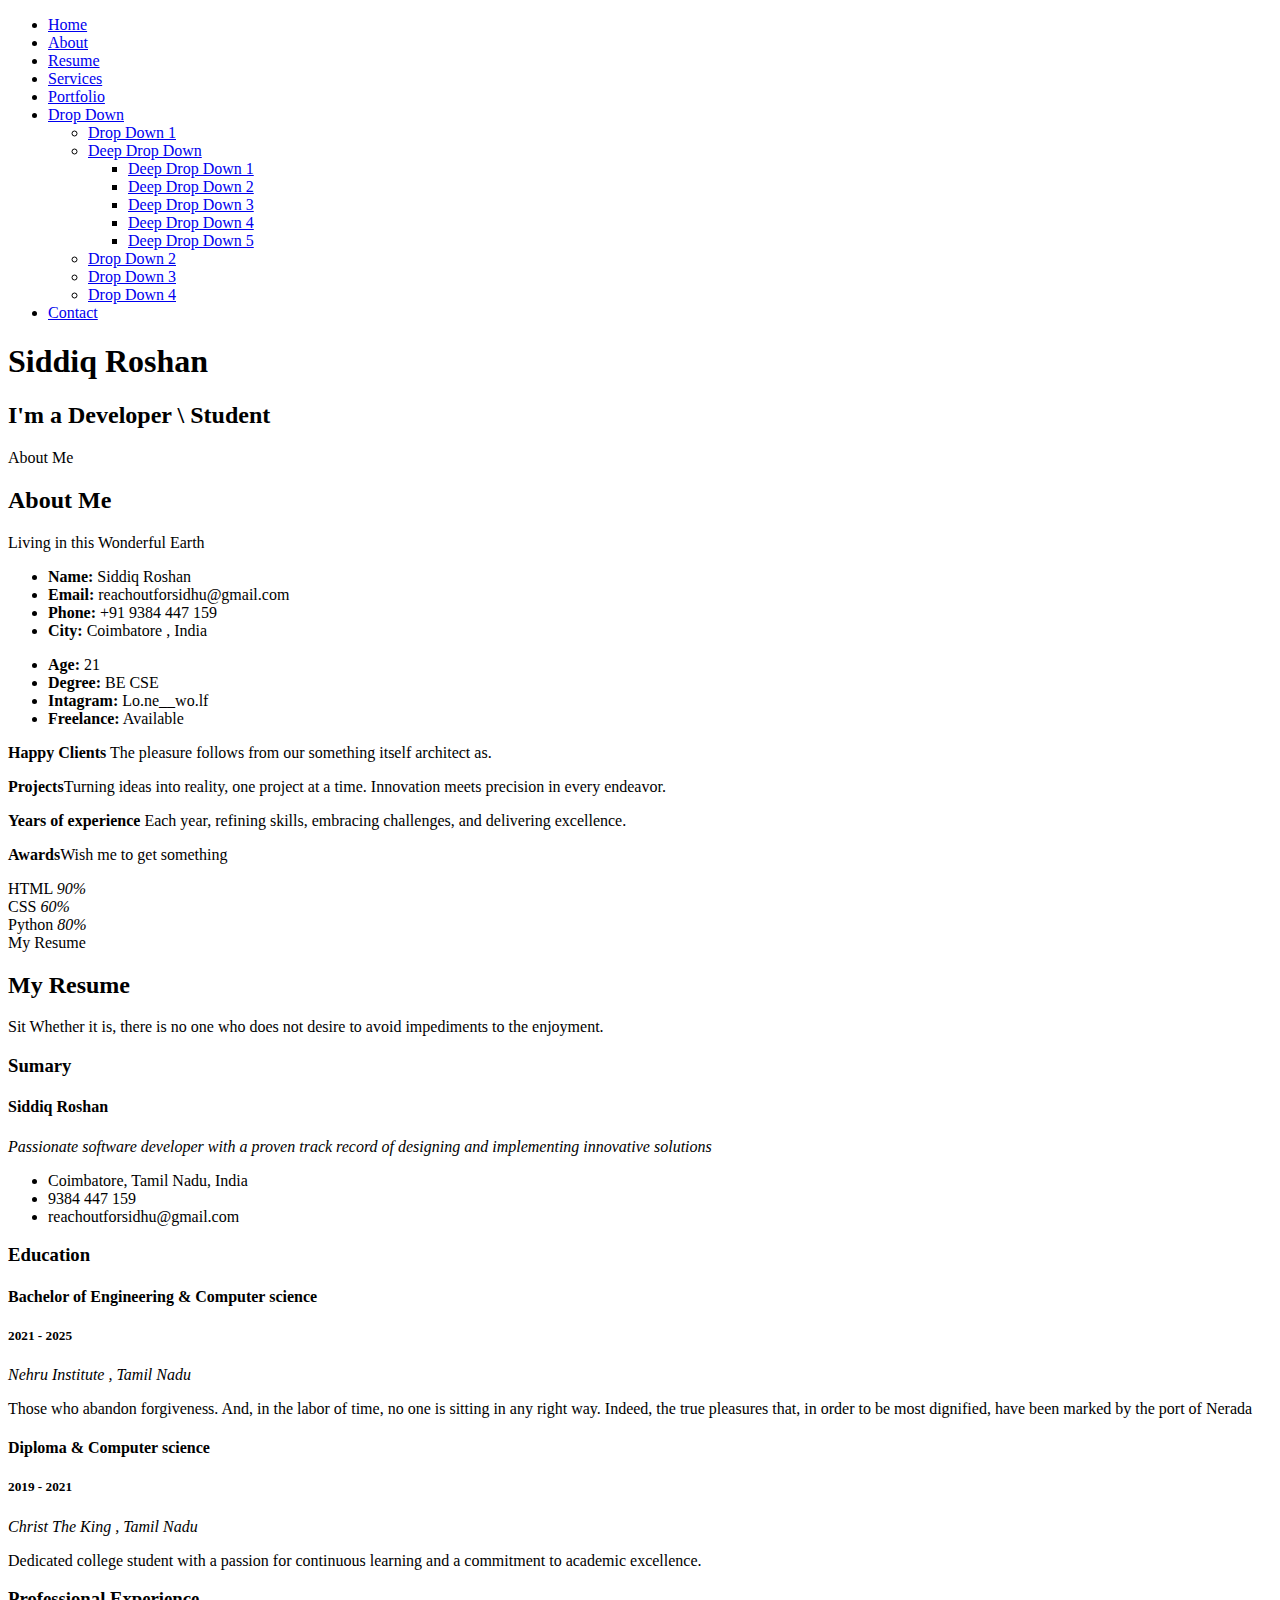
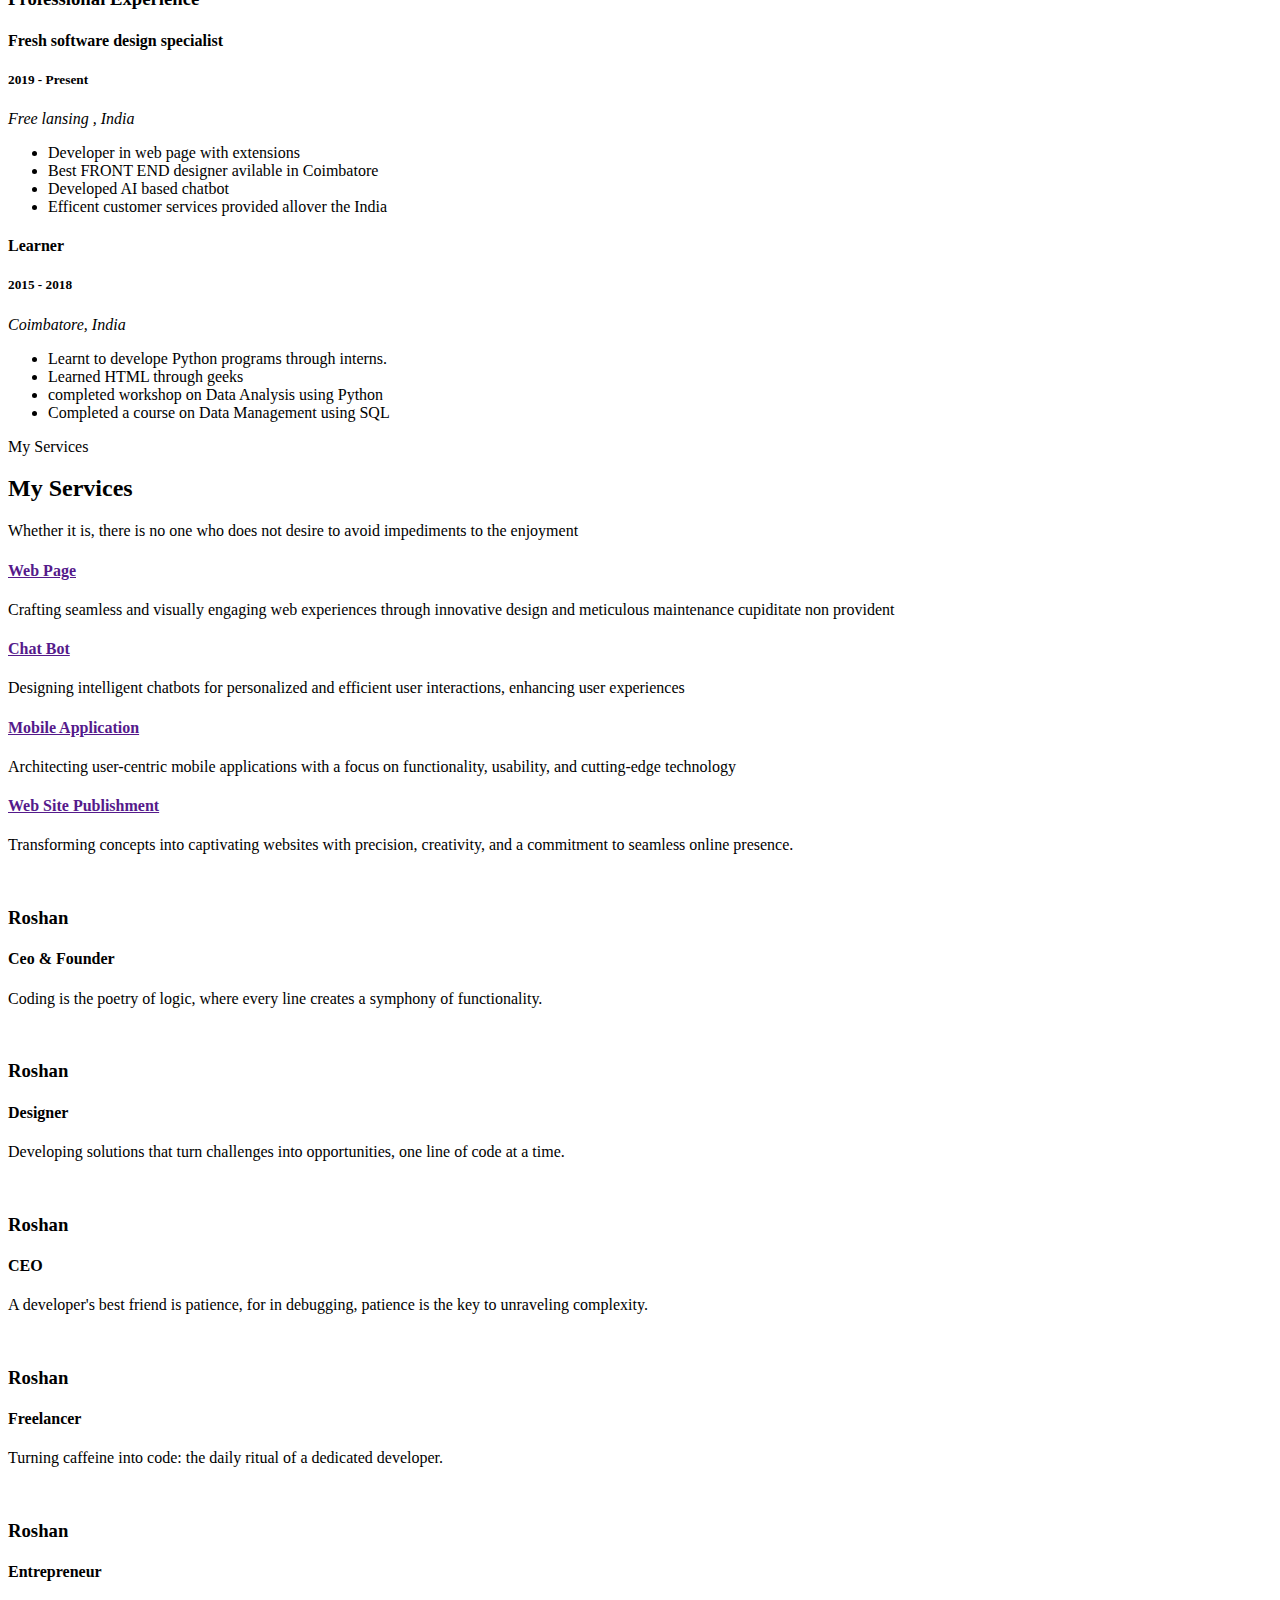
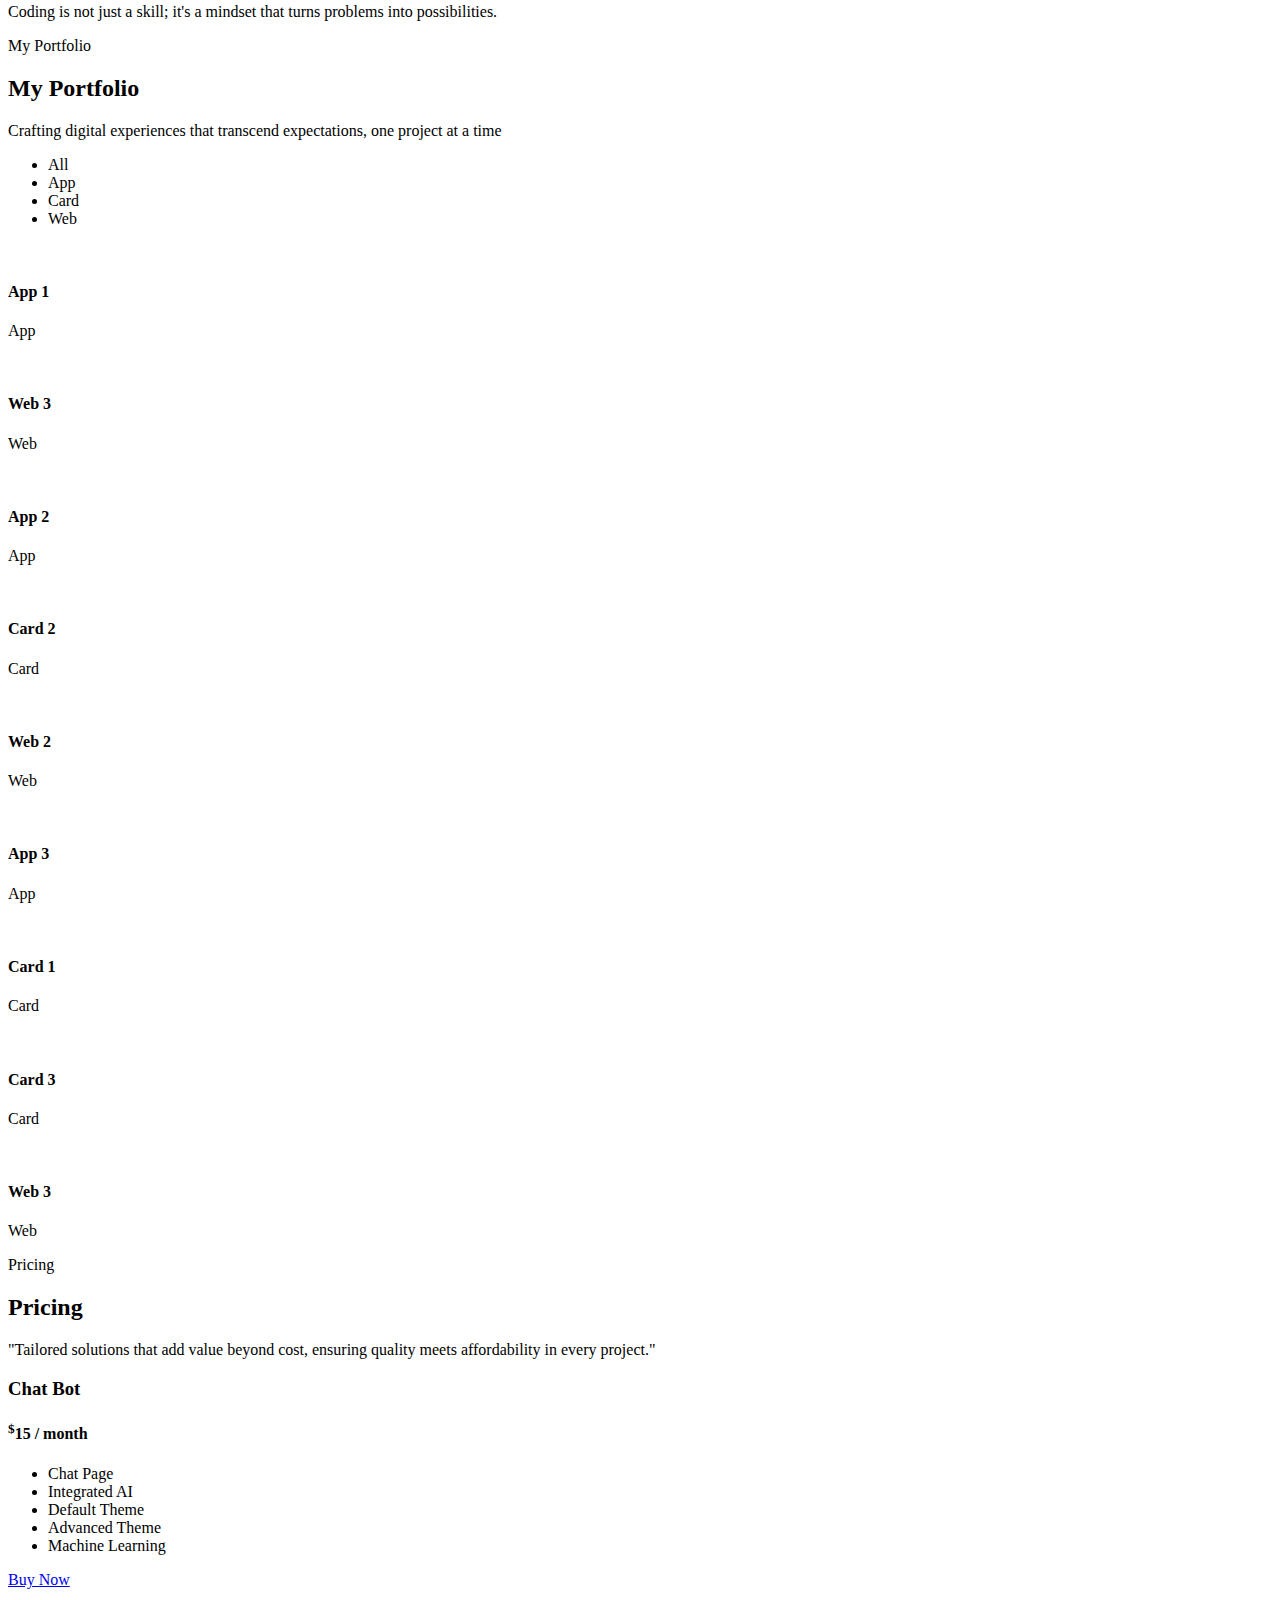
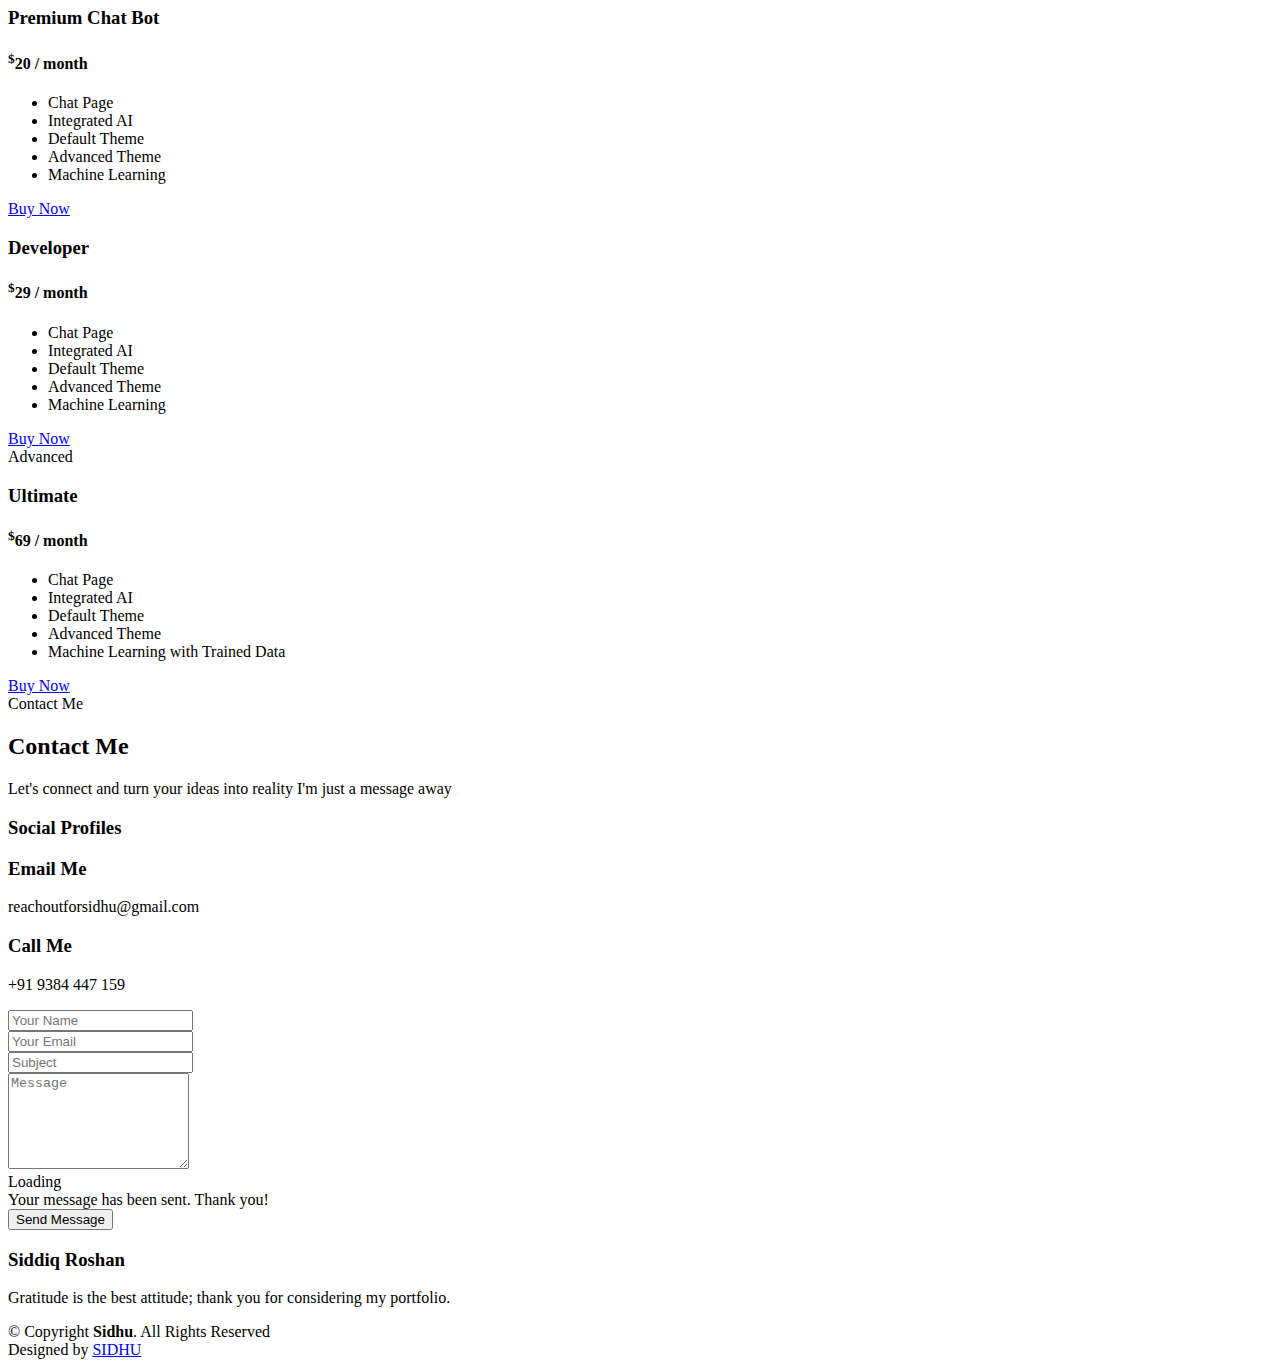
==== index.html @ 750d6d6c "Add files via upload" ====
<!DOCTYPE html>
<html lang="en">

<head>
  <meta charset="utf-8">
  <meta content="width=device-width, initial-scale=1.0" name="viewport">

  <title>Laura Bootstrap Template - Index</title>
  <meta content="" name="description">
  <meta content="" name="keywords">

  <!-- Favicons -->
  <link href="assets/img/favicon.png" rel="icon">
  <link href="assets/img/apple-touch-icon.png" rel="apple-touch-icon">

  <!-- Google Fonts -->
  <link href="https://fonts.googleapis.com/css?family=Open+Sans:300,300i,400,400i,600,600i,700,700i|Raleway:300,300i,400,400i,500,500i,600,600i,700,700i|Satisfy" rel="stylesheet">

  <!-- Vendor CSS Files -->
  <link href="assets/vendor/bootstrap/css/bootstrap.min.css" rel="stylesheet">
  <link href="assets/vendor/bootstrap-icons/bootstrap-icons.css" rel="stylesheet">
  <link href="assets/vendor/boxicons/css/boxicons.min.css" rel="stylesheet">
  <link href="assets/vendor/glightbox/css/glightbox.min.css" rel="stylesheet">
  <link href="assets/vendor/swiper/swiper-bundle.min.css" rel="stylesheet">

  <!-- Template Main CSS File -->
  <link href="assets/css/style.css" rel="stylesheet">

  <!-- =======================================================
  * Template Name: Laura
  * Updated: Jan 29 2024 with Bootstrap v5.3.2
  * Template URL: https://bootstrapmade.com/laura-free-creative-bootstrap-theme/
  * Author: BootstrapMade.com
  * License: https://bootstrapmade.com/license/
  ======================================================== -->
</head>

<body>

  <!-- ======= Header ======= -->
  <header id="header" class="fixed-top d-flex justify-content-center align-items-center header-transparent">

    <nav id="navbar" class="navbar">
      <ul>
        <li><a class="nav-link scrollto active" href="#hero">Home</a></li>
        <li><a class="nav-link scrollto" href="#about">About</a></li>
        <li><a class="nav-link scrollto" href="#resume">Resume</a></li>
        <li><a class="nav-link scrollto" href="#services">Services</a></li>
        <li><a class="nav-link scrollto " href="#portfolio">Portfolio</a></li>
        <li class="dropdown"><a href="#"><span>Drop Down</span> <i class="bi bi-chevron-down"></i></a>
          <ul>
            <li><a href="#">Drop Down 1</a></li>
            <li class="dropdown"><a href="#"><span>Deep Drop Down</span> <i class="bi bi-chevron-right"></i></a>
              <ul>
                <li><a href="#">Deep Drop Down 1</a></li>
                <li><a href="#">Deep Drop Down 2</a></li>
                <li><a href="#">Deep Drop Down 3</a></li>
                <li><a href="#">Deep Drop Down 4</a></li>
                <li><a href="#">Deep Drop Down 5</a></li>
              </ul>
            </li>
            <li><a href="#">Drop Down 2</a></li>
            <li><a href="#">Drop Down 3</a></li>
            <li><a href="#">Drop Down 4</a></li>
          </ul>
        </li>
        <li><a class="nav-link scrollto" href="#contact">Contact</a></li>
      </ul>
      <i class="bi bi-list mobile-nav-toggle"></i>
    </nav><!-- .navbar -->

  </header><!-- End Header -->

  <!-- ======= Hero Section ======= -->
  <section id="hero">
    <div class="hero-container">
      <h1>Siddiq Roshan</h1>
      <h2>I'm a Developer \ Student</h2>
      <a href="#about" class="btn-scroll scrollto" title="Scroll Down"><i class="bx bx-chevron-down"></i></a>
    </div>
  </section><!-- End Hero -->

  <main id="main">

    <!-- ======= About Me Section ======= -->
    <section id="about" class="about">
      <div class="container">

        <div class="section-title">
          <span>About Me</span>
          <h2>About Me</h2>
          <p>Living in this Wonderful Earth</p>
        </div>

        <div class="row">
          <div class="image col-lg-4 d-flex align-items-stretch justify-content-center justify-content-lg-start"></div>
          <div class="col-lg-8 d-flex flex-column align-items-stretch">
            <div class="content ps-lg-4 d-flex flex-column justify-content-center">
              <div class="row">
                <div class="col-lg-6">
                  <ul>
                    <li><i class="bi bi-chevron-right"></i> <strong>Name:</strong> <span>Siddiq Roshan</span></li>
                    <li><i class="bi bi-chevron-right"></i> <strong>Email:</strong> <span>reachoutforsidhu@gmail.com</span></li>
                    <li><i class="bi bi-chevron-right"></i> <strong>Phone:</strong> <span>+91 9384 447 159</span></li>
                    <li><i class="bi bi-chevron-right"></i> <strong>City:</strong> <span>Coimbatore , India</span></li>
                  </ul>
                </div>
                <div class="col-lg-6">
                  <ul>
                    <li><i class="bi bi-chevron-right"></i> <strong>Age:</strong> <span>21</span></li>
                    <li><i class="bi bi-chevron-right"></i> <strong>Degree:</strong> <span>BE CSE</span></li>
                    <li><i class="bi bi-chevron-right"></i> <strong>Intagram:</strong> <span>Lo.ne__wo.lf</span></li>
                    <li><i class="bi bi-chevron-right"></i> <strong>Freelance:</strong> <span>Available</span></li>
                  </ul>
                </div>
              </div>
              <div class="row mt-n4">
                <div class="col-md-6 mt-5 d-md-flex align-items-md-stretch">
                  <div class="count-box">
                    <i class="bi bi-emoji-smile" style="color: #20b38e;"></i>
                    <span data-purecounter-start="0" data-purecounter-end="2" data-purecounter-duration="1" class="purecounter"></span>
                    <p><strong>Happy Clients</strong> The pleasure follows from our something itself architect as.</p>
                  </div>
                </div>

                <div class="col-md-6 mt-5 d-md-flex align-items-md-stretch">
                  <div class="count-box">
                    <i class="bi bi-journal-richtextr" style="color: #8a1ac2;"></i>
                    <span data-purecounter-start="0" data-purecounter-end="5" data-purecounter-duration="1" class="purecounter"></span>
                    <p><strong>Projects</strong>Turning ideas into reality, one project at a time. Innovation meets precision in every endeavor.</p>
                  </div>
                </div>

                <div class="col-md-6 mt-5 d-md-flex align-items-md-stretch">
                  <div class="count-box">
                    <i class="bi bi-clock" style="color: #2cbdee;"></i>
                    <span data-purecounter-start="0" data-purecounter-end="3" data-purecounter-duration="1" class="purecounter"></span>
                    <p><strong>Years of experience</strong> Each year, refining skills, embracing challenges, and delivering excellence.</p>
                  </div>
                </div>

                <div class="col-md-6 mt-5 d-md-flex align-items-md-stretch">
                  <div class="count-box">
                    <i class="bi bi-award" style="color: #ffb459;"></i>
                    <span data-purecounter-start="0" data-purecounter-end="0" data-purecounter-duration="1" class="purecounter"></span>
                    <p><strong>Awards</strong>Wish me to get something </p>
                  </div>
                </div>
              </div>
            </div><!-- End .content-->

            <div class="skills-content ps-lg-4">
              <div class="progress">
                <span class="skill">HTML <i class="val">90%</i></span>
                <div class="progress-bar-wrap">
                  <div class="progress-bar" role="progressbar" aria-valuenow="90" aria-valuemin="0" aria-valuemax="100"></div>
                </div>
              </div>

              <div class="progress">
                <span class="skill">CSS <i class="val">60%</i></span>
                <div class="progress-bar-wrap">
                  <div class="progress-bar" role="progressbar" aria-valuenow="60" aria-valuemin="0" aria-valuemax="100"></div>
                </div>
              </div>

              <div class="progress">
                <span class="skill">Python <i class="val">80%</i></span>
                <div class="progress-bar-wrap">
                  <div class="progress-bar" role="progressbar" aria-valuenow="80" aria-valuemin="0" aria-valuemax="100"></div>
                </div>
              </div>
            </div>

          </div>
        </div>

      </div>
    </section><!-- End About Me Section -->

    <!-- ======= My Resume Section ======= -->
    <section id="resume" class="resume">
      <div class="container">

        <div class="section-title">
          <span>My Resume</span>
          <h2>My Resume</h2>
          <p>Sit Whether it is, there is no one who does not desire to avoid impediments to the enjoyment.</p>
        </div>

        <div class="row">
          <div class="col-lg-6">
            <h3 class="resume-title">Sumary</h3>
            <div class="resume-item pb-0">
              <h4>Siddiq Roshan</h4>
              <p><em>Passionate software developer with a proven track record of designing and implementing innovative solutions</em></p>
              <p>
              <ul>
                <li>Coimbatore, Tamil Nadu, India</li>
                <li>9384 447 159</li>
                <li>reachoutforsidhu@gmail.com</li>
              </ul>
              </p>
            </div>

            <h3 class="resume-title">Education</h3>
            <div class="resume-item">
              <h4>Bachelor of Engineering &amp; Computer science</h4>
              <h5>2021 - 2025</h5>
              <p><em>Nehru Institute , Tamil Nadu</em></p>
              <p>Those who abandon forgiveness. And, in the labor of time, no one is sitting in any right way. Indeed, the true pleasures that, in order to be most dignified, have been marked by the port of Nerada</p>
            </div>
            <div class="resume-item">
              <h4>Diploma &amp; Computer science</h4>
              <h5>2019 - 2021</h5>
              <p><em>Christ The King , Tamil Nadu</em></p>
              <p>Dedicated college student with a passion for continuous learning and a commitment to academic excellence.</p>
            </div>
          </div>
          <div class="col-lg-6">
            <h3 class="resume-title">Professional Experience</h3>
            <div class="resume-item">
              <h4>Fresh software design specialist</h4>
              <h5>2019 - Present</h5>
              <p><em>Free lansing , India</em></p>
              <p>
              <ul>
                <li>Developer in web page with extensions</li>
                <li>Best FRONT END designer avilable in Coimbatore </li>
                <li>Developed AI based chatbot </li>
                <li>Efficent customer services provided allover the India</li>
              </ul>
              </p>
            </div>
            <div class="resume-item">
              <h4>Learner</h4>
              <h5>2015 - 2018</h5>
              <p><em>Coimbatore, India</em></p>
              <p>
              <ul>
                <li>Learnt to develope Python programs through interns.</li>
                <li>Learned HTML through geeks</li>
                <li>completed workshop on Data Analysis using Python </li>
                <li>Completed a course on Data Management using SQL</li>
              </ul>
              </p>
            </div>
          </div>
        </div>

      </div>
    </section><!-- End My Resume Section -->

    <!-- ======= My Services Section ======= -->
    <section id="services" class="services">
      <div class="container">

        <div class="section-title">
          <span>My Services</span>
          <h2>My Services</h2>
          <p>Whether it is, there is no one who does not desire to avoid impediments to the enjoyment</p>
        </div>

        <div class="row">
          <div class="col-md-6 col-lg-3 d-flex align-items-stretch mb-5 mb-lg-0">
            <div class="icon-box">
              <div class="icon"><i class="bx bxl-dribbble"></i></div>
              <h4 class="title"><a href="">Web Page</a></h4>
              <p class="description">Crafting seamless and visually engaging web experiences through innovative design and meticulous maintenance cupiditate non provident</p>
            </div>
          </div>

          <div class="col-md-6 col-lg-3 d-flex align-items-stretch mb-5 mb-lg-0">
            <div class="icon-box">
              <div class="icon"><i class="bx bx-file"></i></div>
              <h4 class="title"><a href="">Chat Bot</a></h4>
              <p class="description"> Designing intelligent chatbots for personalized and efficient user interactions, enhancing user experiences</p>
            </div>
          </div>

          <div class="col-md-6 col-lg-3 d-flex align-items-stretch mb-5 mb-lg-0">
            <div class="icon-box">
              <div class="icon"><i class="bx bx-tachometer"></i></div>
              <h4 class="title"><a href="">Mobile Application</a></h4>
              <p class="description">Architecting user-centric mobile applications with a focus on functionality, usability, and cutting-edge technology</p>
            </div>
          </div>

          <div class="col-md-6 col-lg-3 d-flex align-items-stretch mb-5 mb-lg-0">
            <div class="icon-box">
              <div class="icon"><i class="bx bx-world"></i></div>
              <h4 class="title"><a href="">Web Site Publishment</a></h4>
              <p class="description">Transforming concepts into captivating websites with precision, creativity, and a commitment to seamless online presence.</p>
            </div>
          </div>

        </div>

      </div>
    </section><!-- End My Services Section -->

    <!-- ======= Testimonials Section ======= -->
    <section id="testimonials" class="testimonials">
      <div class="container position-relative">

        <div class="testimonials-slider swiper" data-aos="fade-up" data-aos-delay="100">
          <div class="swiper-wrapper">

            <div class="swiper-slide">
              <div class="testimonial-item">
                <img src="assets/img/logo1.jpg" class="testimonial-img" alt="">
                <h3>Roshan</h3>
                <h4>Ceo &amp; Founder</h4>
                <p>
                  <i class="bx bxs-quote-alt-left quote-icon-left"></i>
                  Coding is the poetry of logic, where every line creates a symphony of functionality.
                  <i class="bx bxs-quote-alt-right quote-icon-right"></i>
                </p>
              </div>
            </div><!-- End testimonial item -->

            <div class="swiper-slide">
              <div class="testimonial-item">
                <img src="assets/img/logo1.jpg" class="testimonial-img" alt="">
                <h3>Roshan</h3>
                <h4>Designer</h4>
                <p>
                  <i class="bx bxs-quote-alt-left quote-icon-left"></i>
                  Developing solutions that turn challenges into opportunities, one line of code at a time.
                  <i class="bx bxs-quote-alt-right quote-icon-right"></i>
                </p>
              </div>
            </div><!-- End testimonial item -->

            <div class="swiper-slide">
              <div class="testimonial-item">
                <img src="assets/img/logo1.jpg" class="testimonial-img" alt="">
                <h3>Roshan</h3>
                <h4>CEO</h4>
                <p>
                  <i class="bx bxs-quote-alt-left quote-icon-left"></i>
                  A developer's best friend is patience, for in debugging, patience is the key to unraveling complexity.
                  <i class="bx bxs-quote-alt-right quote-icon-right"></i>
                </p>
              </div>
            </div><!-- End testimonial item -->

            <div class="swiper-slide">
              <div class="testimonial-item">
                <img src="assets/img/logo1.jpg" class="testimonial-img" alt="">
                <h3>Roshan</h3>
                <h4>Freelancer</h4>
                <p>
                  <i class="bx bxs-quote-alt-left quote-icon-left"></i>
                  Turning caffeine into code: the daily ritual of a dedicated developer.
                  <i class="bx bxs-quote-alt-right quote-icon-right"></i>
                </p>
              </div>
            </div><!-- End testimonial item -->

            <div class="swiper-slide">
              <div class="testimonial-item">
                <img src="assets/img/logo1.jpg" class="testimonial-img" alt="">
                <h3>Roshan</h3>
                <h4>Entrepreneur</h4>
                <p>
                  <i class="bx bxs-quote-alt-left quote-icon-left"></i>
                  Coding is not just a skill; it's a mindset that turns problems into possibilities.
                  <i class="bx bxs-quote-alt-right quote-icon-right"></i>
                </p>
              </div>
            </div><!-- End testimonial item -->

          </div>
          <div class="swiper-pagination"></div>
        </div>

      </div>
    </section><!-- End Testimonials Section -->

    <!-- ======= My Portfolio Section ======= -->
    <section id="portfolio" class="portfolio">
      <div class="container">

        <div class="section-title">
          <span>My Portfolio</span>
          <h2>My Portfolio</h2>
          <p>Crafting digital experiences that transcend expectations, one project at a time</p>
        </div>

        <ul id="portfolio-flters" class="d-flex justify-content-center">
          <li data-filter="*" class="filter-active">All</li>
          <li data-filter=".filter-app">App</li>
          <li data-filter=".filter-card">Card</li>
          <li data-filter=".filter-web">Web</li>
        </ul>

        <div class="row portfolio-container">

          <div class="col-lg-4 col-md-6 portfolio-item filter-app">
            <div class="portfolio-img"><img src="assets/img/testimonials/1.jpg" class="img-fluid" alt=""></div>
            <div class="portfolio-info">
              <h4>App 1</h4>
              <p>App</p>
              <a href="assets/img/testimonials/1.jpg" data-gallery="portfolioGallery" class="portfolio-lightbox preview-link" title="App 1"><i class="bx bx-plus"></i></a>
              <a href="portfolio-details.html" class="details-link" title="More Details"><i class="bx bx-link"></i></a>
            </div>
          </div>

          <div class="col-lg-4 col-md-6 portfolio-item filter-web">
            <div class="portfolio-img"><img src="assets/testimonials/2.jpg" class="img-fluid" alt=""></div>
            <div class="portfolio-info">
              <h4>Web 3</h4>
              <p>Web</p>
              <a href="assets/img/testimonials/2.jpg" data-gallery="portfolioGallery" class="portfolio-lightbox preview-link" title="Web 3"><i class="bx bx-plus"></i></a>
              <a href="portfolio-details.html" class="details-link" title="More Details"><i class="bx bx-link"></i></a>
            </div>
          </div>

          <div class="col-lg-4 col-md-6 portfolio-item filter-app">
            <div class="portfolio-img"><img src="assets/img/testimonials/3.jpg" class="img-fluid" alt=""></div>
            <div class="portfolio-info">
              <h4>App 2</h4>
              <p>App</p>
              <a href="assets/img/testimonials/3.jpg" data-gallery="portfolioGallery" class="portfolio-lightbox preview-link" title="App 2"><i class="bx bx-plus"></i></a>
              <a href="portfolio-details.html" class="details-link" title="More Details"><i class="bx bx-link"></i></a>
            </div>
          </div>

          <div class="col-lg-4 col-md-6 portfolio-item filter-card">
            <div class="portfolio-img"><img src="assets/img/testimonials/4.jpg" class="img-fluid" alt=""></div>
            <div class="portfolio-info">
              <h4>Card 2</h4>
              <p>Card</p>
              <a href="assets/img/testimonials/4.jpg" data-gallery="portfolioGallery" class="portfolio-lightbox preview-link" title="Card 2"><i class="bx bx-plus"></i></a>
              <a href="portfolio-details.html" class="details-link" title="More Details"><i class="bx bx-link"></i></a>
            </div>
          </div>

          <div class="col-lg-4 col-md-6 portfolio-item filter-web">
            <div class="portfolio-img"><img src="assets/img/testimonials/5.jpg" class="img-fluid" alt=""></div>
            <div class="portfolio-info">
              <h4>Web 2</h4>
              <p>Web</p>
              <a href="assets/img/testimonials/5.jpg" data-gallery="portfolioGallery" class="portfolio-lightbox preview-link" title="Web 2"><i class="bx bx-plus"></i></a>
              <a href="portfolio-details.html" class="details-link" title="More Details"><i class="bx bx-link"></i></a>
            </div>
          </div>

          <div class="col-lg-4 col-md-6 portfolio-item filter-app">
            <div class="portfolio-img"><img src="assets/img/testimonials/6.jpg" class="img-fluid" alt=""></div>
            <div class="portfolio-info">
              <h4>App 3</h4>
              <p>App</p>
              <a href="assets/img/testimonials/.jpg" data-gallery="portfolioGallery" class="portfolio-lightbox preview-link" title="App 3"><i class="bx bx-plus"></i></a>
              <a href="portfolio-details.html" class="details-link" title="More Details"><i class="bx bx-link"></i></a>
            </div>
          </div>

          <div class="col-lg-4 col-md-6 portfolio-item filter-card">
            <div class="portfolio-img"><img src="assets/img/testimonials/7.jpg" class="img-fluid" alt=""></div>
            <div class="portfolio-info">
              <h4>Card 1</h4>
              <p>Card</p>
              <a href="assets/img/testimonials/7.jpg" data-gallery="portfolioGallery" class="portfolio-lightbox preview-link" title="Card 1"><i class="bx bx-plus"></i></a>
              <a href="portfolio-details.html" class="details-link" title="More Details"><i class="bx bx-link"></i></a>
            </div>
          </div>

          <div class="col-lg-4 col-md-6 portfolio-item filter-card">
            <div class="portfolio-img"><img src="assets/img/testimonials/8.jpg" class="img-fluid" alt=""></div>
            <div class="portfolio-info">
              <h4>Card 3</h4>
              <p>Card</p>
              <a href="assets/img/testimonials/8.jpg" data-gallery="portfolioGallery" class="portfolio-lightbox preview-link" title="Card 3"><i class="bx bx-plus"></i></a>
              <a href="portfolio-details.html" class="details-link" title="More Details"><i class="bx bx-link"></i></a>
            </div>
          </div>

          <div class="col-lg-4 col-md-6 portfolio-item filter-web">
            <div class="portfolio-img"><img src="assets/img/testimonials/9.jpg" class="img-fluid" alt=""></div>
            <div class="portfolio-info">
              <h4>Web 3</h4>
              <p>Web</p>
              <a href="assets/img/testimonials/.jpg" data-gallery="portfolioGallery" class="portfolio-lightbox preview-link" title="Web 3"><i class="bx bx-plus"></i></a>
              <a href="portfolio-details.html" class="details-link" title="More Details"><i class="bx bx-link"></i></a>
            </div>
          </div>

        </div>

      </div>
    </section><!-- End My Portfolio Section -->

    <!-- ======= Pricing Section ======= -->
    <section id="pricing" class="pricing">
      <div class="container">

        <div class="section-title">
          <span>Pricing</span>
          <h2>Pricing</h2>
          <p>
            "Tailored solutions that add value beyond cost, ensuring quality meets affordability in every project."</p>
        </div>

        <div class="row">

          <div class="col-lg-3 col-md-6">
            <div class="box">
              <h3>Chat Bot</h3>
              <h4><sup>$</sup>15<span> / month</span></h4>
              <ul>
                <li>Chat Page</li>
                <li>Integrated AI</li>
                <li>Default Theme</li>
                <li class="na">Advanced Theme</li>
                <li class="na">Machine Learning</li>
              </ul>
              <div class="btn-wrap">
                <a href="#" class="btn-buy">Buy Now</a>
              </div>
            </div>
          </div>

          <div class="col-lg-3 col-md-6 mt-4 mt-md-0">
            <div class="box featured">
              <h3>Premium Chat Bot</h3>
              <h4><sup>$</sup>20<span> / month</span></h4>
              <ul>
                <li>Chat Page</li>
                <li>Integrated AI</li>
                <li>Default Theme</li>
                <li>Advanced Theme</li>
                <li class="na">Machine Learning</li>
              </ul>
              <div class="btn-wrap">
                <a href="#" class="btn-buy">Buy Now</a>
              </div>
            </div>
          </div>

          <div class="col-lg-3 col-md-6 mt-4 mt-lg-0">
            <div class="box">
              <h3>Developer</h3>
              <h4><sup>$</sup>29<span> / month</span></h4>
              <ul>
                <li>Chat Page</li>
                <li>Integrated AI</li>
                <li>Default Theme</li>
                <li>Advanced Theme</li>
                <li>Machine Learning</li>
              </ul>
              <div class="btn-wrap">
                <a href="#" class="btn-buy">Buy Now</a>
              </div>
            </div>
          </div>

          <div class="col-lg-3 col-md-6 mt-4 mt-lg-0">
            <div class="box">
              <span class="advanced">Advanced</span>
              <h3>Ultimate</h3>
              <h4><sup>$</sup>69<span> / month</span></h4>
              <ul>
                <li>Chat Page</li>
                <li>Integrated AI</li>
                <li>Default Theme</li>
                <li>Advanced Theme</li>
                <li>Machine Learning with Trained Data</li>
              </ul>
              <div class="btn-wrap">
                <a href="#" class="btn-buy">Buy Now</a>
              </div>
            </div>
          </div>

        </div>

      </div>
    </section><!-- End Pricing Section -->

    <!-- ======= Contact Me Section ======= -->
    <section id="contact" class="contact">
      <div class="container">

        <div class="section-title">
          <span>Contact Me</span>
          <h2>Contact Me</h2>
          <p>Let's connect and turn your ideas into reality  I'm just a message away</p>
        </div>

        <div class="row">

          <div class="col-lg-6">

            <div class="row">
              <div class="col-md-12">
                <div class="info-box">
                  <i class="bx bx-share-alt"></i>
                  <h3>Social Profiles</h3>
                  <div class="social-links">
                    <a href="#" class="twitter"><i class="bi bi-twitter"></i></a>
                    <a href="#" class="facebook"><i class="bi bi-facebook"></i></a>
                    <a href="#" class="instagram"><i class="bi bi-instagram"></i></a>
                    <a href="#" class="google-plus"><i class="bi bi-skype"></i></a>
                    <a href="#" class="linkedin"><i class="bi bi-linkedin"></i></a>
                  </div>
                </div>
              </div>
              <div class="col-md-6">
                <div class="info-box mt-4">
                  <i class="bx bx-envelope"></i>
                  <h3>Email Me</h3>
                  <p>reachoutforsidhu@gmail.com</p>
                </div>
              </div>
              <div class="col-md-6">
                <div class="info-box mt-4">
                  <i class="bx bx-phone-call"></i>
                  <h3>Call Me</h3>
                  <p>+91 9384 447 159</p>
                </div>
              </div>
            </div>

          </div>

          <div class="col-lg-6">
            <form action="forms/contact.php" method="post" role="form" class="php-email-form">
              <div class="row">
                <div class="col-md-6 form-group">
                  <input type="text" name="name" class="form-control" id="name" placeholder="Your Name" required>
                </div>
                <div class="col-md-6 form-group mt-3 mt-md-0">
                  <input type="email" class="form-control" name="email" id="email" placeholder="Your Email" required>
                </div>
              </div>
              <div class="form-group mt-3">
                <input type="text" class="form-control" name="subject" id="subject" placeholder="Subject" required>
              </div>
              <div class="form-group mt-3">
                <textarea class="form-control" name="message" rows="6" placeholder="Message" required></textarea>
              </div>
              <div class="my-3">
                <div class="loading">Loading</div>
                <div class="error-message"></div>
                <div class="sent-message">Your message has been sent. Thank you!</div>
              </div>
              <div class="text-center"><button type="submit">Send Message</button></div>
            </form>
          </div>

        </div>

      </div>
    </section><!-- End Contact Me Section -->

  </main><!-- End #main -->

  <!-- ======= Footer ======= -->
  <footer id="footer">
    <div class="container">
      <h3>Siddiq Roshan</h3>
      <p>Gratitude is the best attitude; thank you for considering my portfolio.</p>
      <div class="social-links">
        <a href="#" class="twitter"><i class="bx bxl-twitter"></i></a>
        <a href="#" class="facebook"><i class="bx bxl-facebook"></i></a>
        <a href="#" class="instagram"><i class="bx bxl-instagram"></i></a>
        <a href="#" class="google-plus"><i class="bx bxl-skype"></i></a>
        <a href="#" class="linkedin"><i class="bx bxl-linkedin"></i></a>
      </div>
      <div class="copyright">
        &copy; Copyright <strong><span>Sidhu</span></strong>. All Rights Reserved
      </div>
      <div class="credits">
        <!-- All the links in the footer should remain intact. -->
        <!-- You can delete the links only if you purchased the pro version. -->
        <!-- Licensing information: https://bootstrapmade.com/license/ -->
        <!-- Purchase the pro version with working PHP/AJAX contact form: https://bootstrapmade.com/laura-free-creative-bootstrap-theme/ -->
        Designed by <a href="https://bootstrapmade.com/">SIDHU</a>
      </div>
    </div>
  </footer><!-- End Footer -->

  <a href="#" class="back-to-top d-flex align-items-center justify-content-center"><i class="bi bi-arrow-up-short"></i></a>

  <!-- Vendor JS Files -->
  <script src="assets/vendor/purecounter/purecounter_vanilla.js"></script>
  <script src="assets/vendor/bootstrap/js/bootstrap.bundle.min.js"></script>
  <script src="assets/vendor/glightbox/js/glightbox.min.js"></script>
  <script src="assets/vendor/isotope-layout/isotope.pkgd.min.js"></script>
  <script src="assets/vendor/swiper/swiper-bundle.min.js"></script>
  <script src="assets/vendor/waypoints/noframework.waypoints.js"></script>
  <script src="assets/vendor/php-email-form/validate.js"></script>

  <!-- Template Main JS File -->
  <script src="assets/js/main.js"></script>
  <script>
    window.watsonAssistantChatOptions = {
      integrationID: "fae217ba-d199-4b5f-baa7-ac60e9905e55", // The ID of this integration.
      region: "au-syd", // The region your integration is hosted in.
      serviceInstanceID: "e90d27c3-369a-43f2-83bb-38f25b6a9cc6", // The ID of your service instance.
      onLoad: async (instance) => { await instance.render(); }
    };
    setTimeout(function(){
      const t=document.createElement('script');
      t.src="https://web-chat.global.assistant.watson.appdomain.cloud/versions/" + (window.watsonAssistantChatOptions.clientVersion || 'latest') + "/WatsonAssistantChatEntry.js";
      document.head.appendChild(t);
    });
  </script>
</body>

</html>
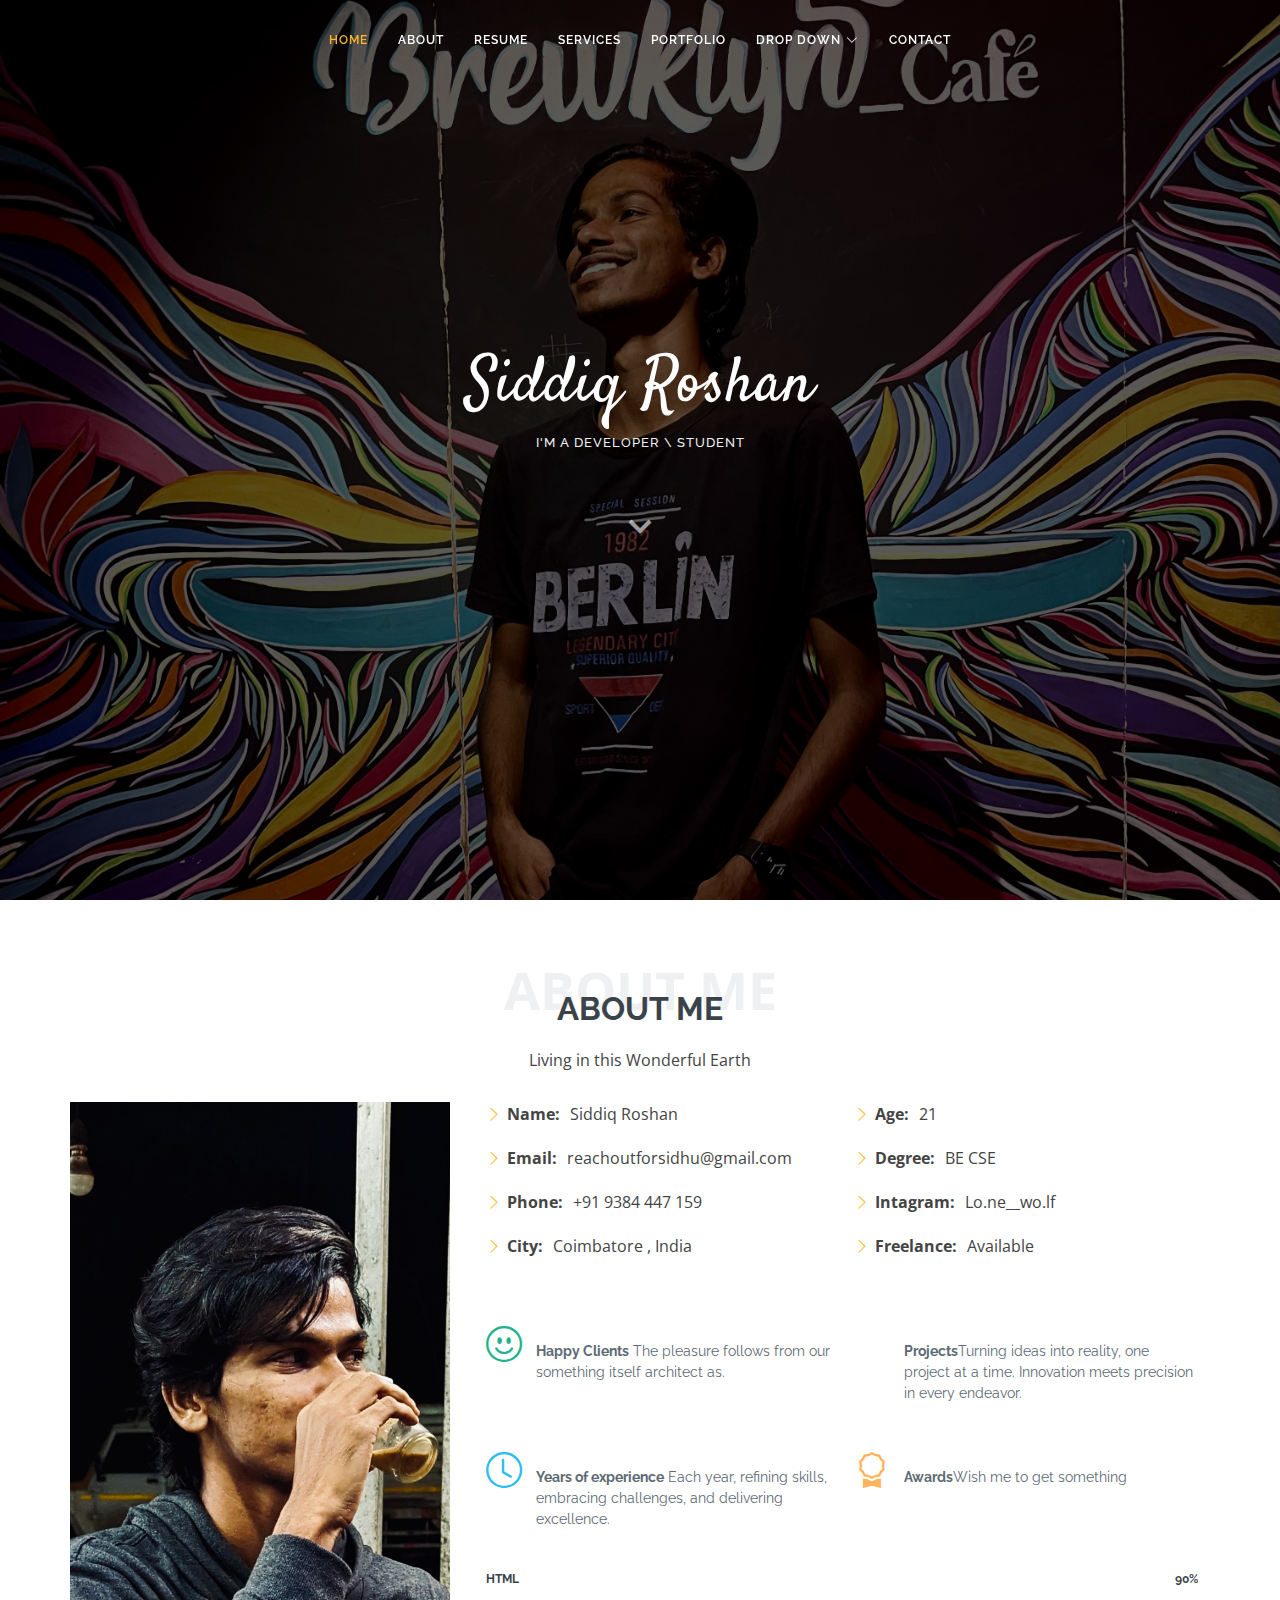
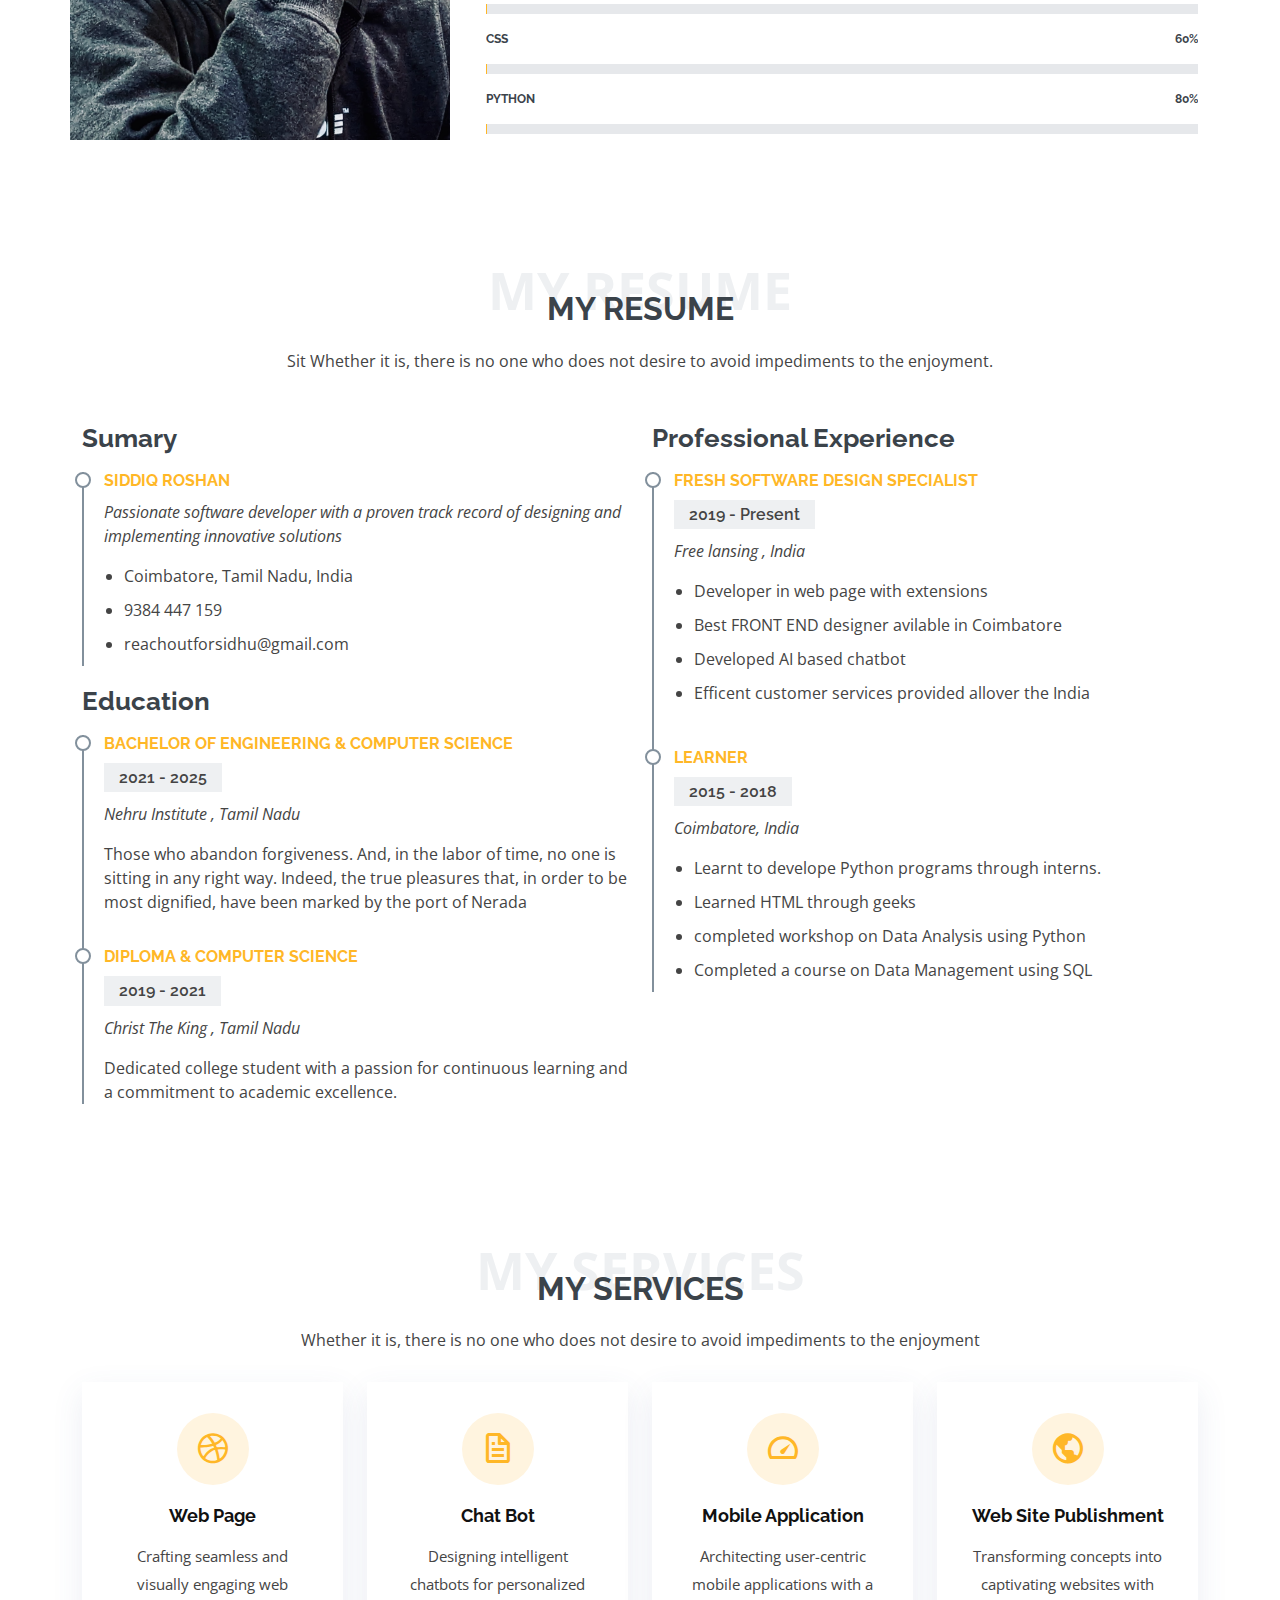
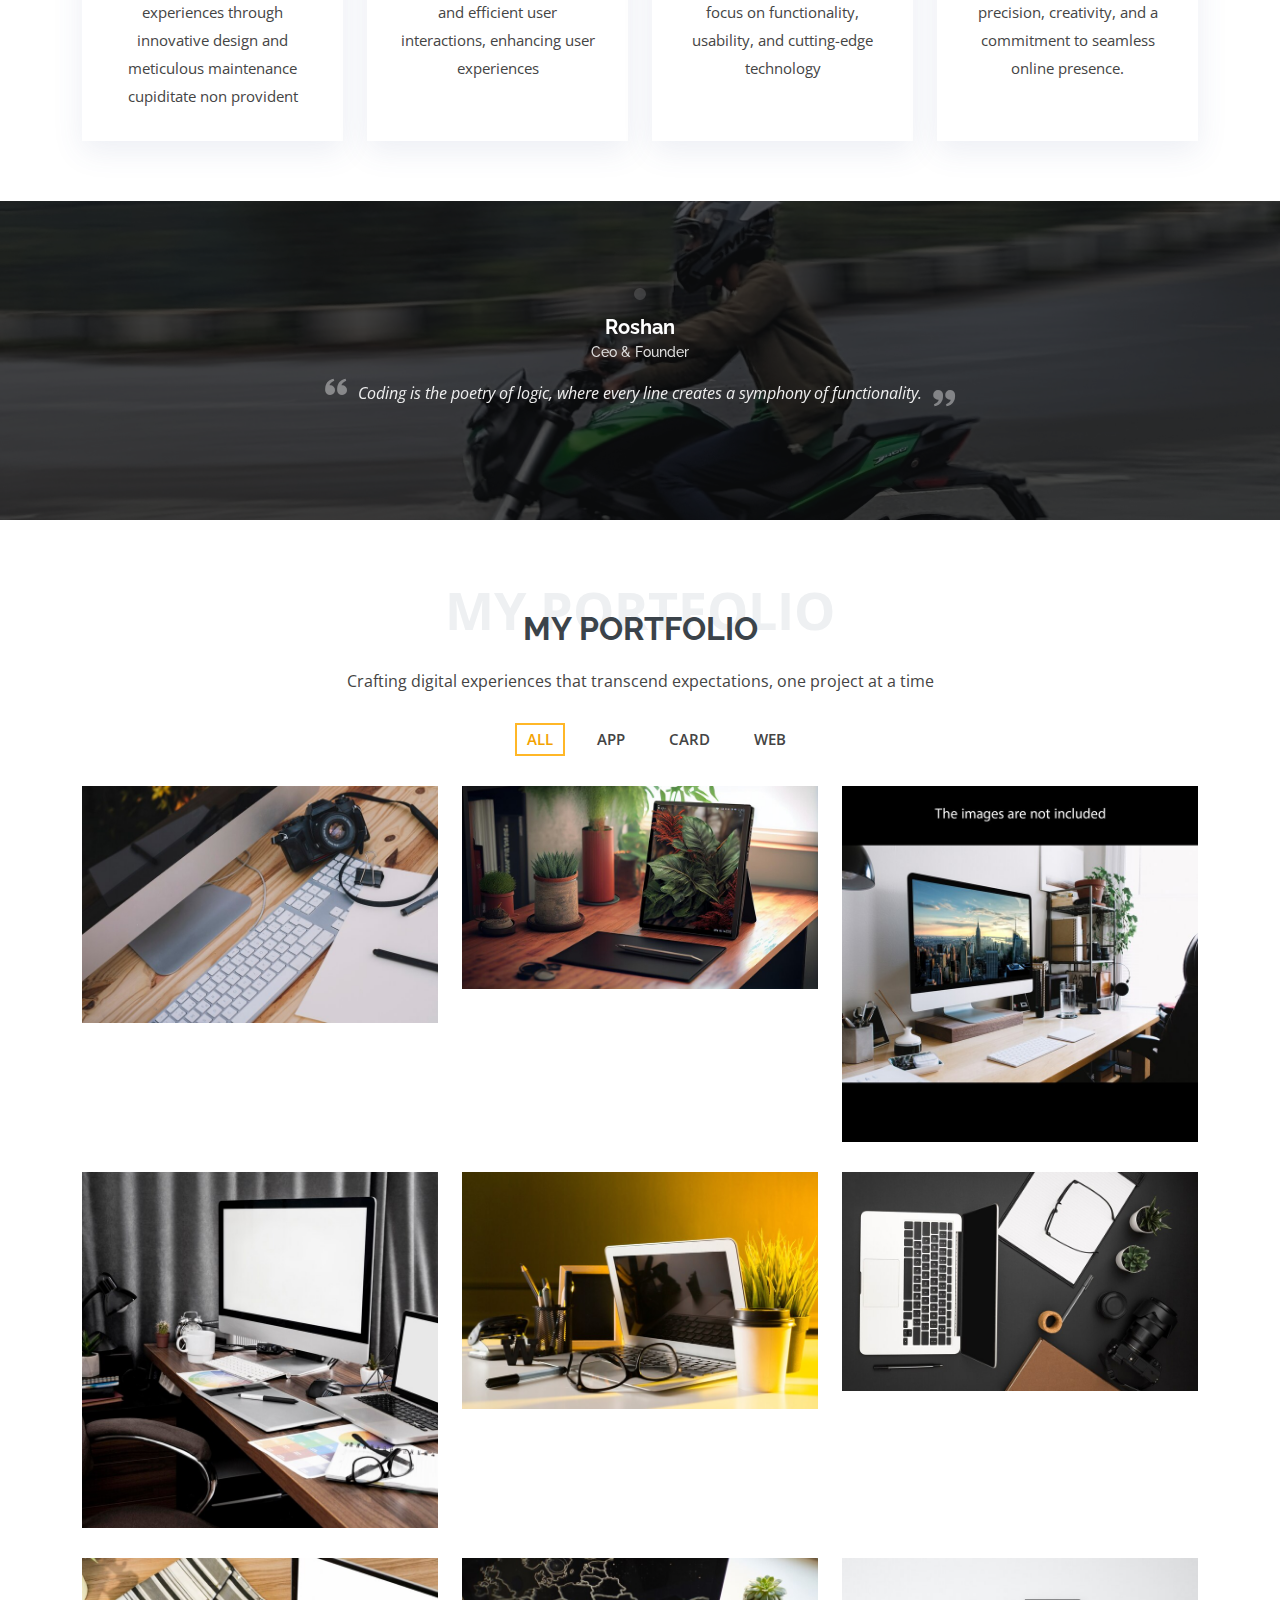
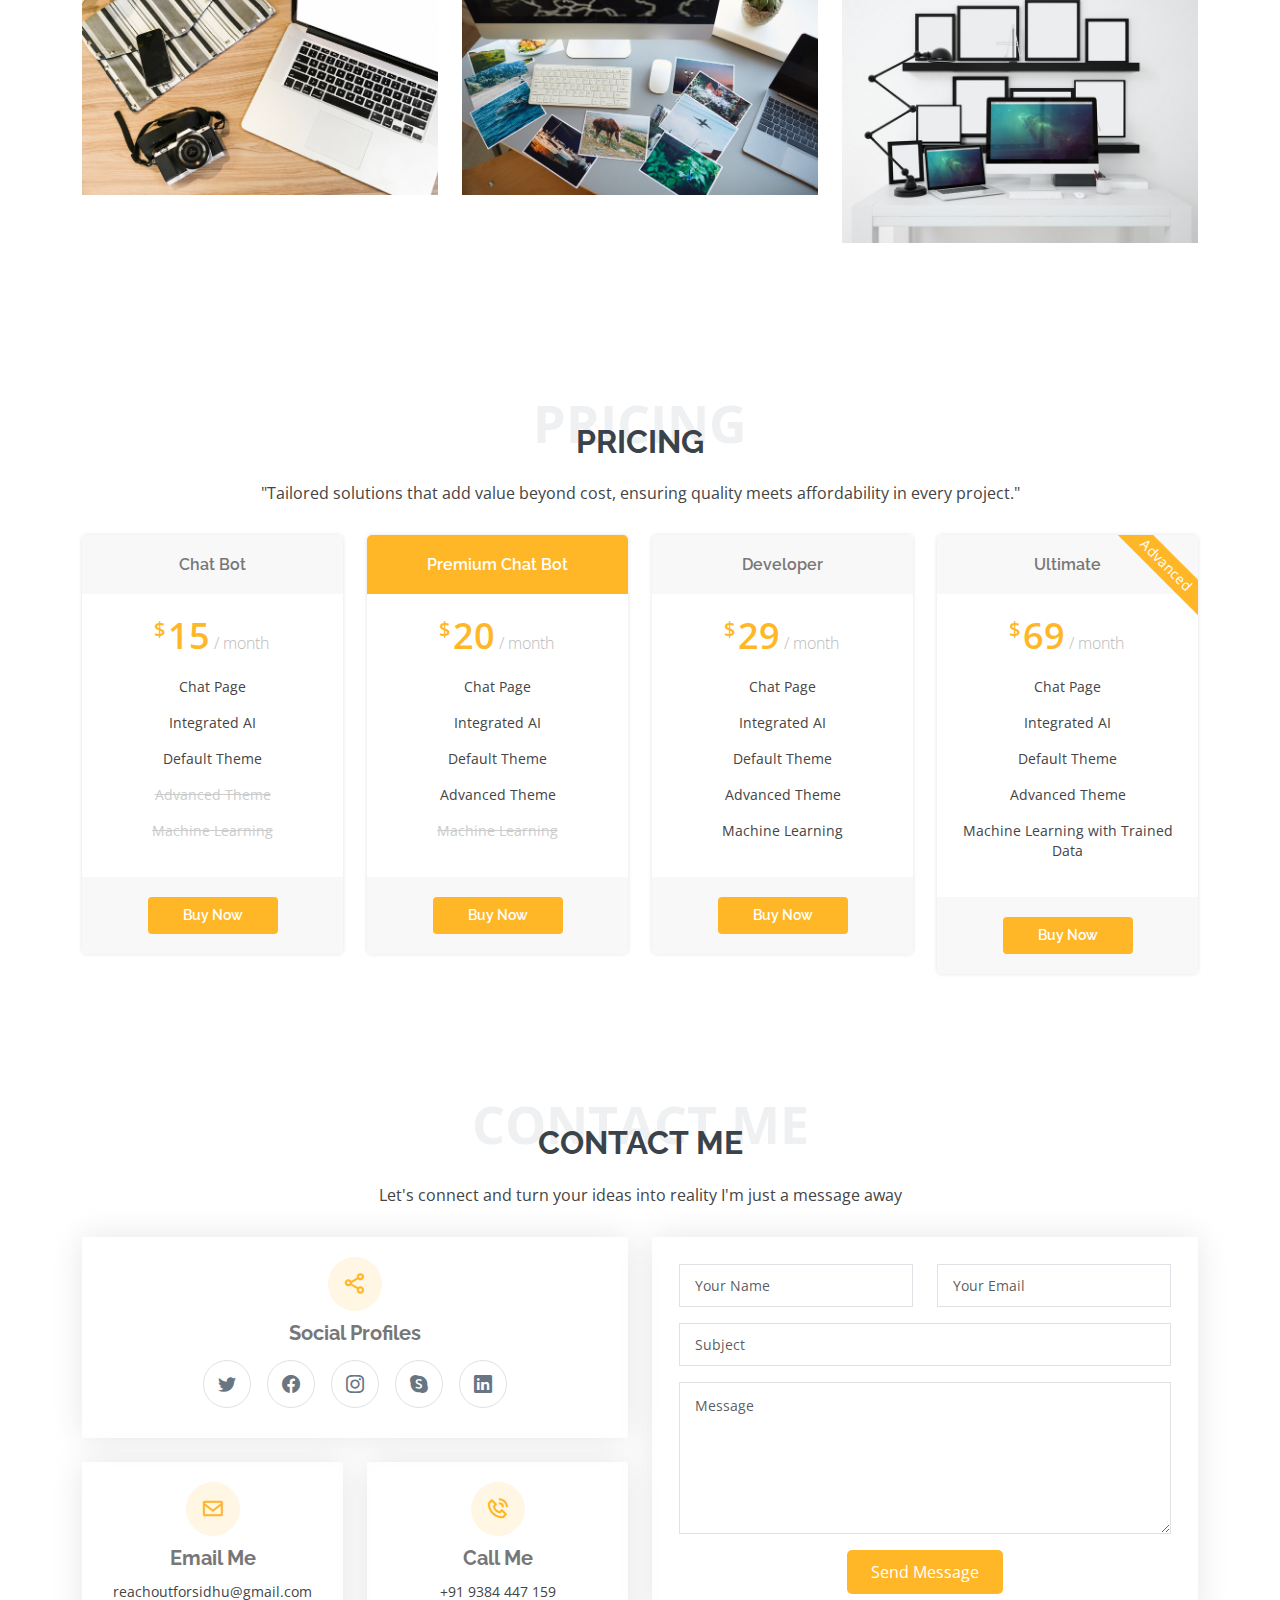
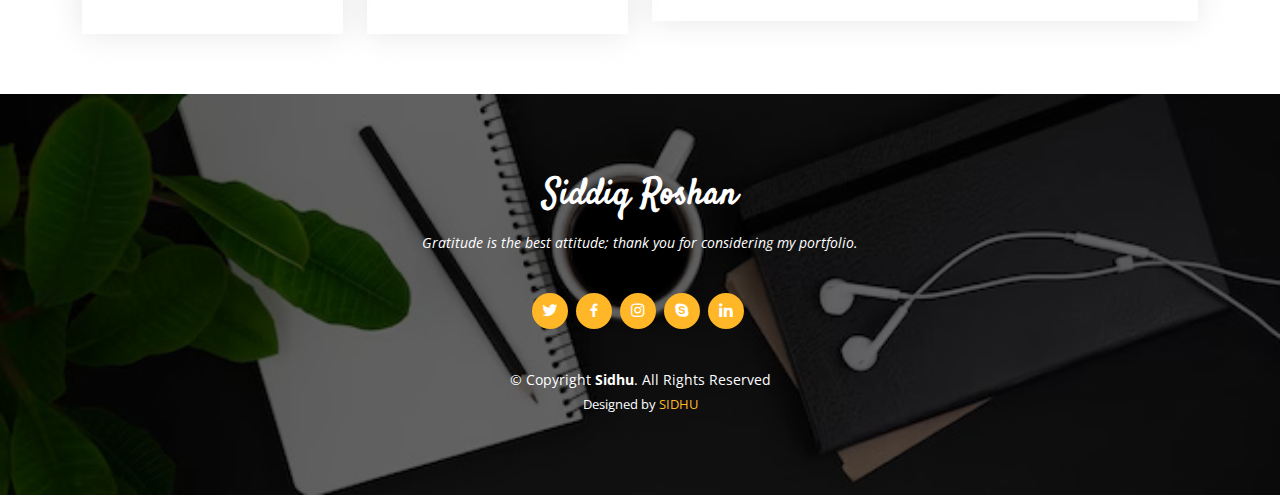
==== commit 7dc135bf: "Update index.html" ====
--- a/index.html
+++ b/index.html
@@ -5,34 +5,28 @@
   <meta charset="utf-8">
   <meta content="width=device-width, initial-scale=1.0" name="viewport">
 
-  <title>Laura Bootstrap Template - Index</title>
+  <title>Laura  Index</title>
   <meta content="" name="description">
   <meta content="" name="keywords">
 
   <!-- Favicons -->
-  <link href="assets/img/favicon.png" rel="icon">
-  <link href="assets/img/apple-touch-icon.png" rel="apple-touch-icon">
+  <link href="img/favicon.png" rel="icon">
+  <link href="img/apple-touch-icon.png" rel="apple-touch-icon">
 
   <!-- Google Fonts -->
   <link href="https://fonts.googleapis.com/css?family=Open+Sans:300,300i,400,400i,600,600i,700,700i|Raleway:300,300i,400,400i,500,500i,600,600i,700,700i|Satisfy" rel="stylesheet">
 
   <!-- Vendor CSS Files -->
-  <link href="assets/vendor/bootstrap/css/bootstrap.min.css" rel="stylesheet">
-  <link href="assets/vendor/bootstrap-icons/bootstrap-icons.css" rel="stylesheet">
-  <link href="assets/vendor/boxicons/css/boxicons.min.css" rel="stylesheet">
-  <link href="assets/vendor/glightbox/css/glightbox.min.css" rel="stylesheet">
-  <link href="assets/vendor/swiper/swiper-bundle.min.css" rel="stylesheet">
+  <link href="vendor/bootstrap/css/bootstrap.min.css" rel="stylesheet">
+  <link href="vendor/bootstrap-icons/bootstrap-icons.css" rel="stylesheet">
+  <link href="vendor/boxicons/css/boxicons.min.css" rel="stylesheet">
+  <link href="vendor/glightbox/css/glightbox.min.css" rel="stylesheet">
+  <link href="vendor/swiper/swiper-bundle.min.css" rel="stylesheet">
 
   <!-- Template Main CSS File -->
-  <link href="assets/css/style.css" rel="stylesheet">
-
-  <!-- =======================================================
-  * Template Name: Laura
-  * Updated: Jan 29 2024 with Bootstrap v5.3.2
-  * Template URL: https://bootstrapmade.com/laura-free-creative-bootstrap-theme/
-  * Author: BootstrapMade.com
-  * License: https://bootstrapmade.com/license/
-  ======================================================== -->
+  <link href="style.css" rel="stylesheet">
+
+  
 </head>
 
 <body>
@@ -308,7 +302,7 @@
 
             <div class="swiper-slide">
               <div class="testimonial-item">
-                <img src="assets/img/logo1.jpg" class="testimonial-img" alt="">
+                <img src="img/logo1.jpg" class="testimonial-img" alt="">
                 <h3>Roshan</h3>
                 <h4>Ceo &amp; Founder</h4>
                 <p>
@@ -321,7 +315,7 @@
 
             <div class="swiper-slide">
               <div class="testimonial-item">
-                <img src="assets/img/logo1.jpg" class="testimonial-img" alt="">
+                <img src="img/logo1.jpg" class="testimonial-img" alt="">
                 <h3>Roshan</h3>
                 <h4>Designer</h4>
                 <p>
@@ -334,7 +328,7 @@
 
             <div class="swiper-slide">
               <div class="testimonial-item">
-                <img src="assets/img/logo1.jpg" class="testimonial-img" alt="">
+                <img src="img/logo1.jpg" class="testimonial-img" alt="">
                 <h3>Roshan</h3>
                 <h4>CEO</h4>
                 <p>
@@ -347,7 +341,7 @@
 
             <div class="swiper-slide">
               <div class="testimonial-item">
-                <img src="assets/img/logo1.jpg" class="testimonial-img" alt="">
+                <img src="img/logo1.jpg" class="testimonial-img" alt="">
                 <h3>Roshan</h3>
                 <h4>Freelancer</h4>
                 <p>
@@ -360,7 +354,7 @@
 
             <div class="swiper-slide">
               <div class="testimonial-item">
-                <img src="assets/img/logo1.jpg" class="testimonial-img" alt="">
+                <img src="img/logo1.jpg" class="testimonial-img" alt="">
                 <h3>Roshan</h3>
                 <h4>Entrepreneur</h4>
                 <p>
@@ -398,7 +392,7 @@
         <div class="row portfolio-container">
 
           <div class="col-lg-4 col-md-6 portfolio-item filter-app">
-            <div class="portfolio-img"><img src="assets/img/testimonials/1.jpg" class="img-fluid" alt=""></div>
+            <div class="portfolio-img"><img src="img/testimonials/1.jpg" class="img-fluid" alt=""></div>
             <div class="portfolio-info">
               <h4>App 1</h4>
               <p>App</p>
@@ -408,81 +402,81 @@
           </div>
 
           <div class="col-lg-4 col-md-6 portfolio-item filter-web">
-            <div class="portfolio-img"><img src="assets/testimonials/2.jpg" class="img-fluid" alt=""></div>
+            <div class="portfolio-img"><img src="img/testimonials/2.jpg" class="img-fluid" alt=""></div>
             <div class="portfolio-info">
               <h4>Web 3</h4>
               <p>Web</p>
-              <a href="assets/img/testimonials/2.jpg" data-gallery="portfolioGallery" class="portfolio-lightbox preview-link" title="Web 3"><i class="bx bx-plus"></i></a>
+              <a href="img/testimonials/2.jpg" data-gallery="portfolioGallery" class="portfolio-lightbox preview-link" title="Web 3"><i class="bx bx-plus"></i></a>
               <a href="portfolio-details.html" class="details-link" title="More Details"><i class="bx bx-link"></i></a>
             </div>
           </div>
 
           <div class="col-lg-4 col-md-6 portfolio-item filter-app">
-            <div class="portfolio-img"><img src="assets/img/testimonials/3.jpg" class="img-fluid" alt=""></div>
+            <div class="portfolio-img"><img src="img/testimonials/3.jpg" class="img-fluid" alt=""></div>
             <div class="portfolio-info">
               <h4>App 2</h4>
               <p>App</p>
-              <a href="assets/img/testimonials/3.jpg" data-gallery="portfolioGallery" class="portfolio-lightbox preview-link" title="App 2"><i class="bx bx-plus"></i></a>
+              <a href="img/testimonials/3.jpg" data-gallery="portfolioGallery" class="portfolio-lightbox preview-link" title="App 2"><i class="bx bx-plus"></i></a>
               <a href="portfolio-details.html" class="details-link" title="More Details"><i class="bx bx-link"></i></a>
             </div>
           </div>
 
           <div class="col-lg-4 col-md-6 portfolio-item filter-card">
-            <div class="portfolio-img"><img src="assets/img/testimonials/4.jpg" class="img-fluid" alt=""></div>
+            <div class="portfolio-img"><img src="img/testimonials/4.jpg" class="img-fluid" alt=""></div>
             <div class="portfolio-info">
               <h4>Card 2</h4>
               <p>Card</p>
-              <a href="assets/img/testimonials/4.jpg" data-gallery="portfolioGallery" class="portfolio-lightbox preview-link" title="Card 2"><i class="bx bx-plus"></i></a>
+              <a href="img/testimonials/4.jpg" data-gallery="portfolioGallery" class="portfolio-lightbox preview-link" title="Card 2"><i class="bx bx-plus"></i></a>
               <a href="portfolio-details.html" class="details-link" title="More Details"><i class="bx bx-link"></i></a>
             </div>
           </div>
 
           <div class="col-lg-4 col-md-6 portfolio-item filter-web">
-            <div class="portfolio-img"><img src="assets/img/testimonials/5.jpg" class="img-fluid" alt=""></div>
+            <div class="portfolio-img"><img src="img/testimonials/5.jpg" class="img-fluid" alt=""></div>
             <div class="portfolio-info">
               <h4>Web 2</h4>
               <p>Web</p>
-              <a href="assets/img/testimonials/5.jpg" data-gallery="portfolioGallery" class="portfolio-lightbox preview-link" title="Web 2"><i class="bx bx-plus"></i></a>
+              <a href="img/testimonials/5.jpg" data-gallery="portfolioGallery" class="portfolio-lightbox preview-link" title="Web 2"><i class="bx bx-plus"></i></a>
               <a href="portfolio-details.html" class="details-link" title="More Details"><i class="bx bx-link"></i></a>
             </div>
           </div>
 
           <div class="col-lg-4 col-md-6 portfolio-item filter-app">
-            <div class="portfolio-img"><img src="assets/img/testimonials/6.jpg" class="img-fluid" alt=""></div>
+            <div class="portfolio-img"><img src="img/testimonials/6.jpg" class="img-fluid" alt=""></div>
             <div class="portfolio-info">
               <h4>App 3</h4>
               <p>App</p>
-              <a href="assets/img/testimonials/.jpg" data-gallery="portfolioGallery" class="portfolio-lightbox preview-link" title="App 3"><i class="bx bx-plus"></i></a>
+              <a href="img/testimonials/.jpg" data-gallery="portfolioGallery" class="portfolio-lightbox preview-link" title="App 3"><i class="bx bx-plus"></i></a>
               <a href="portfolio-details.html" class="details-link" title="More Details"><i class="bx bx-link"></i></a>
             </div>
           </div>
 
           <div class="col-lg-4 col-md-6 portfolio-item filter-card">
-            <div class="portfolio-img"><img src="assets/img/testimonials/7.jpg" class="img-fluid" alt=""></div>
+            <div class="portfolio-img"><img src="img/testimonials/7.jpg" class="img-fluid" alt=""></div>
             <div class="portfolio-info">
               <h4>Card 1</h4>
               <p>Card</p>
-              <a href="assets/img/testimonials/7.jpg" data-gallery="portfolioGallery" class="portfolio-lightbox preview-link" title="Card 1"><i class="bx bx-plus"></i></a>
+              <a href="img/testimonials/7.jpg" data-gallery="portfolioGallery" class="portfolio-lightbox preview-link" title="Card 1"><i class="bx bx-plus"></i></a>
               <a href="portfolio-details.html" class="details-link" title="More Details"><i class="bx bx-link"></i></a>
             </div>
           </div>
 
           <div class="col-lg-4 col-md-6 portfolio-item filter-card">
-            <div class="portfolio-img"><img src="assets/img/testimonials/8.jpg" class="img-fluid" alt=""></div>
+            <div class="portfolio-img"><img src="img/testimonials/8.jpg" class="img-fluid" alt=""></div>
             <div class="portfolio-info">
               <h4>Card 3</h4>
               <p>Card</p>
-              <a href="assets/img/testimonials/8.jpg" data-gallery="portfolioGallery" class="portfolio-lightbox preview-link" title="Card 3"><i class="bx bx-plus"></i></a>
+              <a href="img/testimonials/8.jpg" data-gallery="portfolioGallery" class="portfolio-lightbox preview-link" title="Card 3"><i class="bx bx-plus"></i></a>
               <a href="portfolio-details.html" class="details-link" title="More Details"><i class="bx bx-link"></i></a>
             </div>
           </div>
 
           <div class="col-lg-4 col-md-6 portfolio-item filter-web">
-            <div class="portfolio-img"><img src="assets/img/testimonials/9.jpg" class="img-fluid" alt=""></div>
+            <div class="portfolio-img"><img src="img/testimonials/9.jpg" class="img-fluid" alt=""></div>
             <div class="portfolio-info">
               <h4>Web 3</h4>
               <p>Web</p>
-              <a href="assets/img/testimonials/.jpg" data-gallery="portfolioGallery" class="portfolio-lightbox preview-link" title="Web 3"><i class="bx bx-plus"></i></a>
+              <a href="img/testimonials/.jpg" data-gallery="portfolioGallery" class="portfolio-lightbox preview-link" title="Web 3"><i class="bx bx-plus"></i></a>
               <a href="portfolio-details.html" class="details-link" title="More Details"><i class="bx bx-link"></i></a>
             </div>
           </div>
@@ -710,4 +704,4 @@
   </script>
 </body>
 
-</html>+</html>
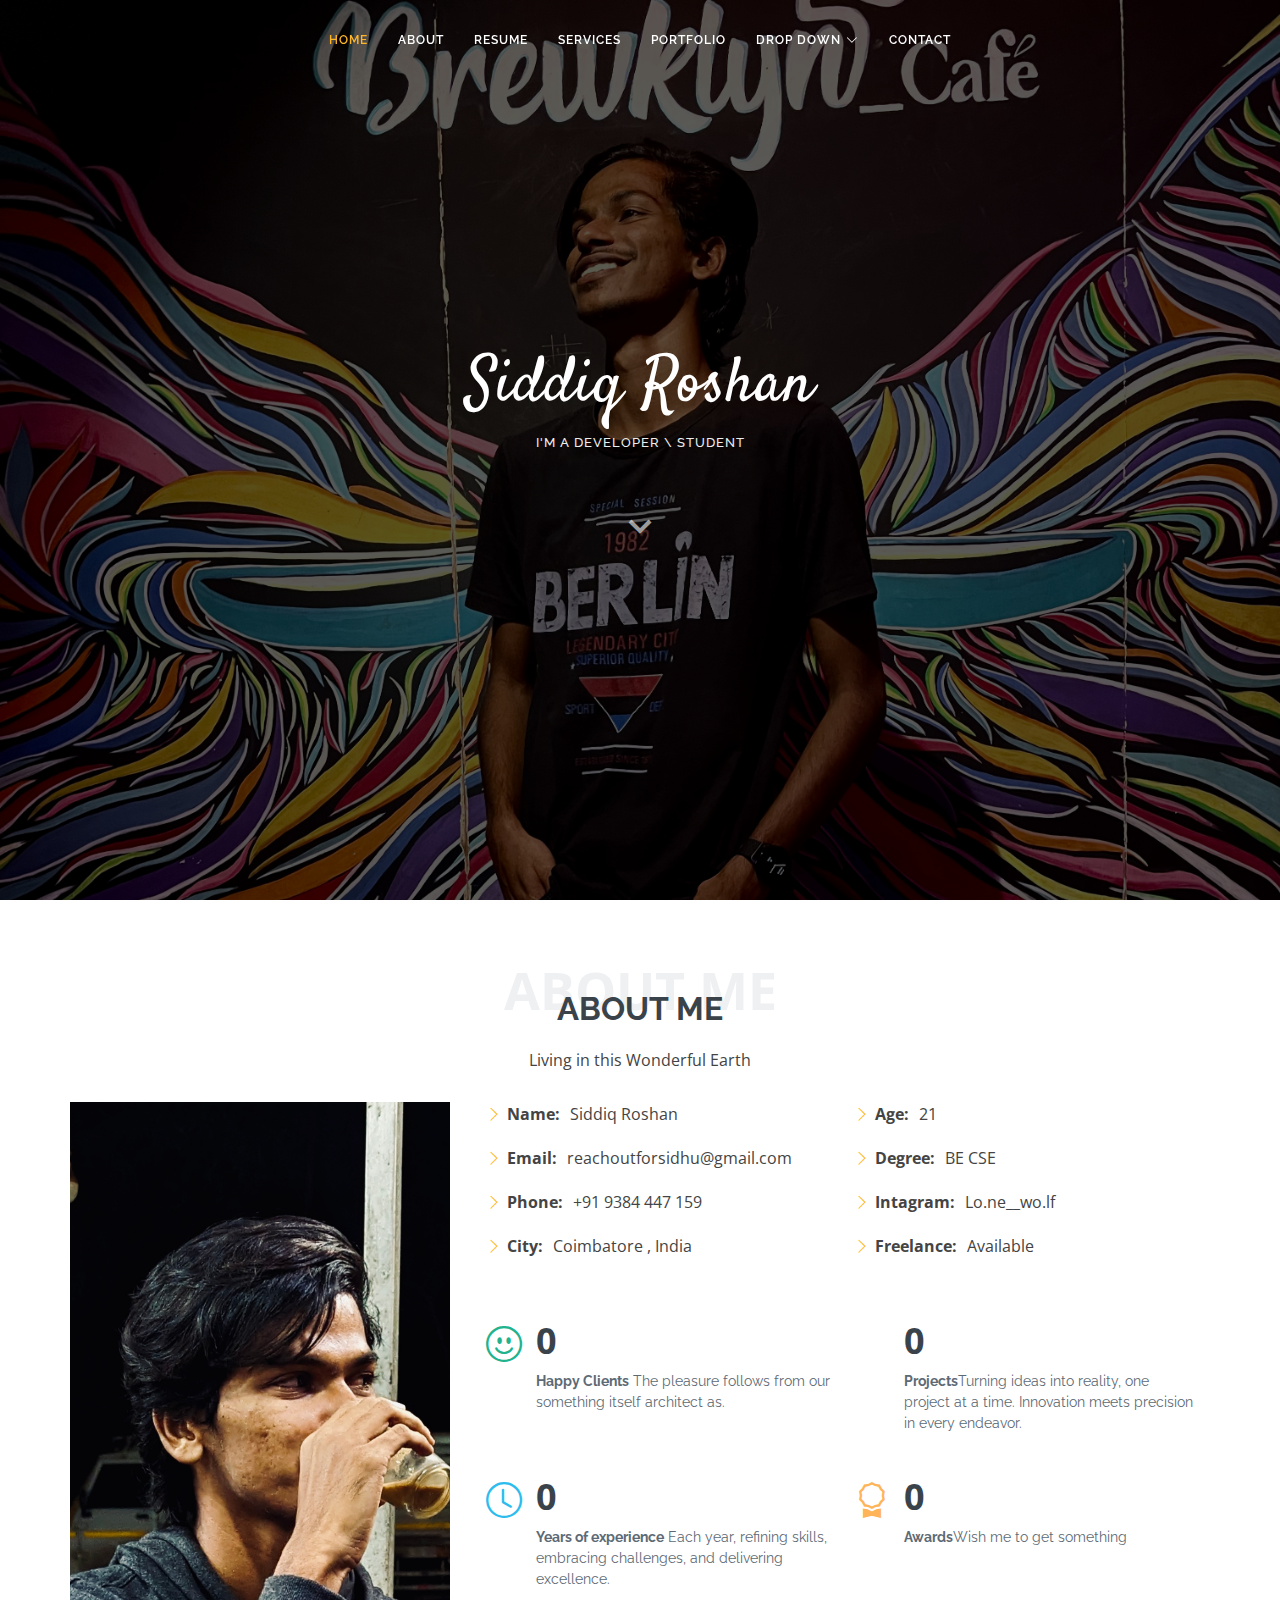
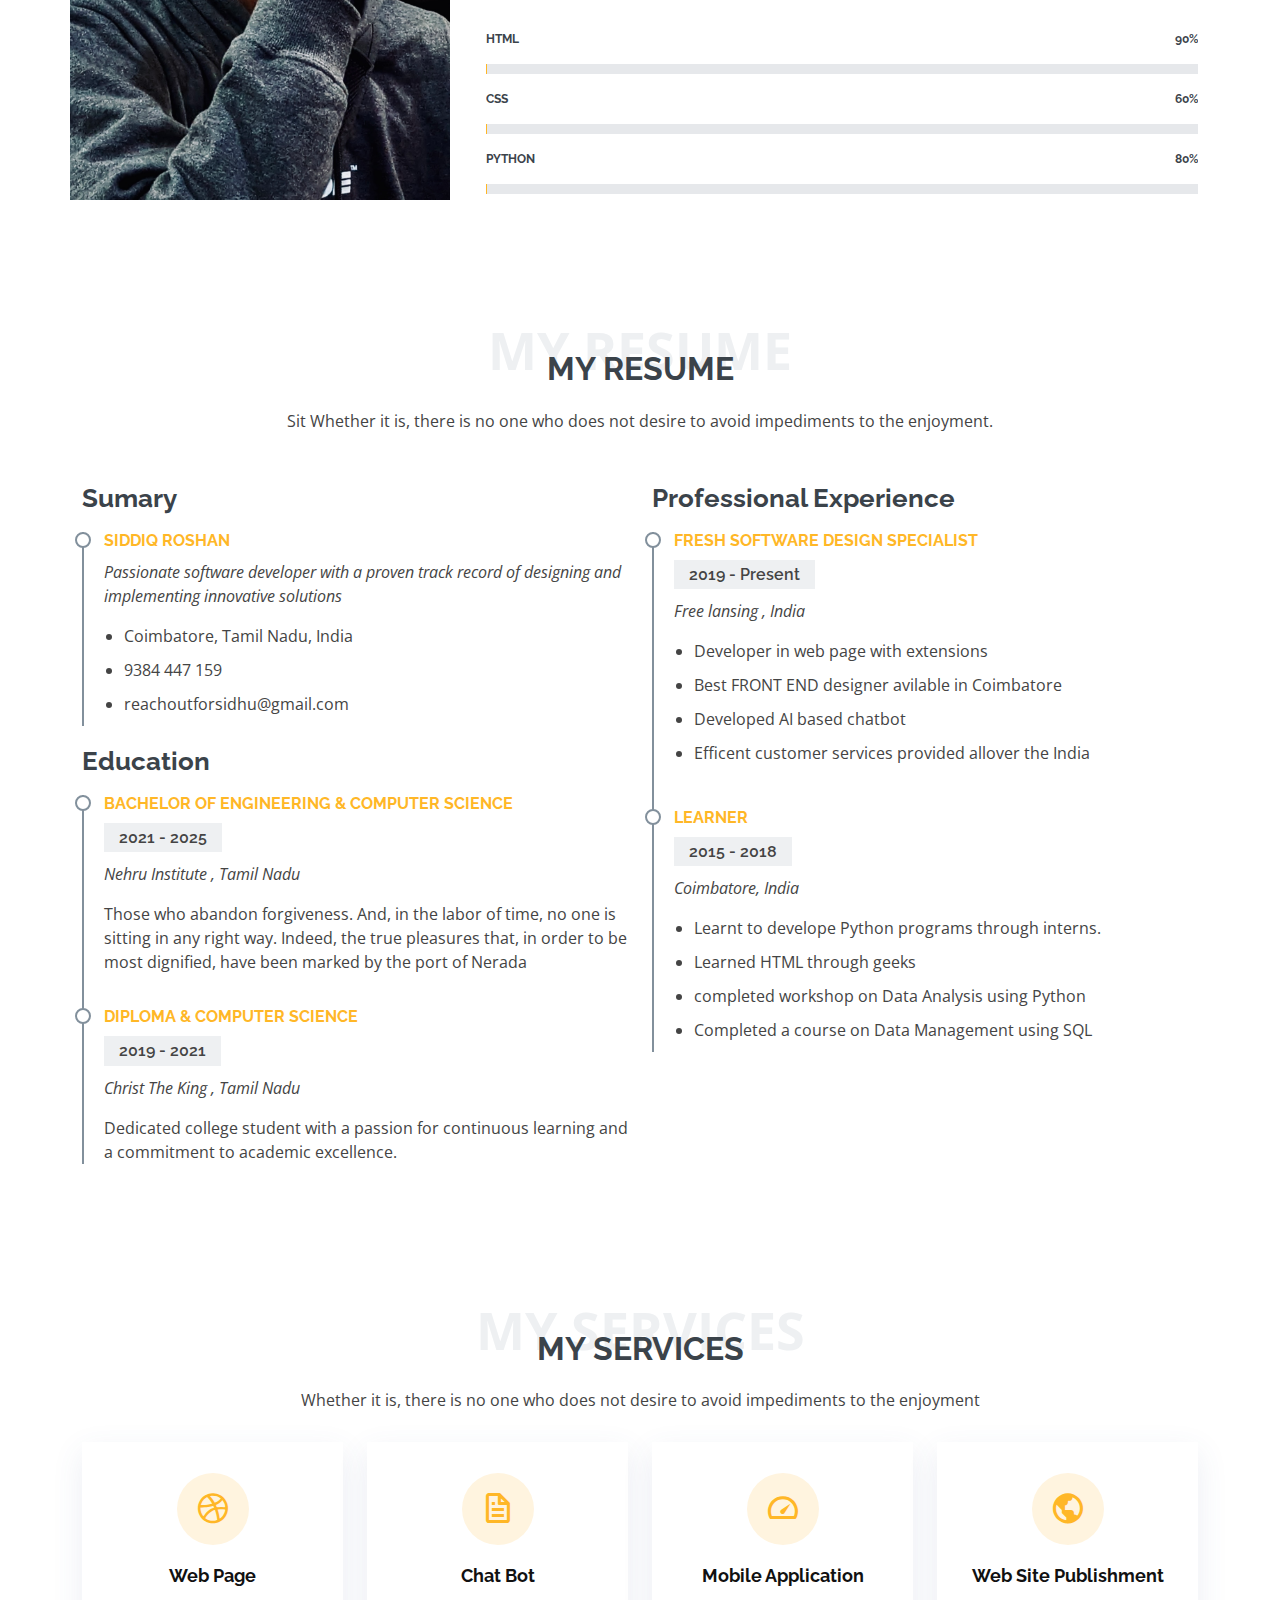
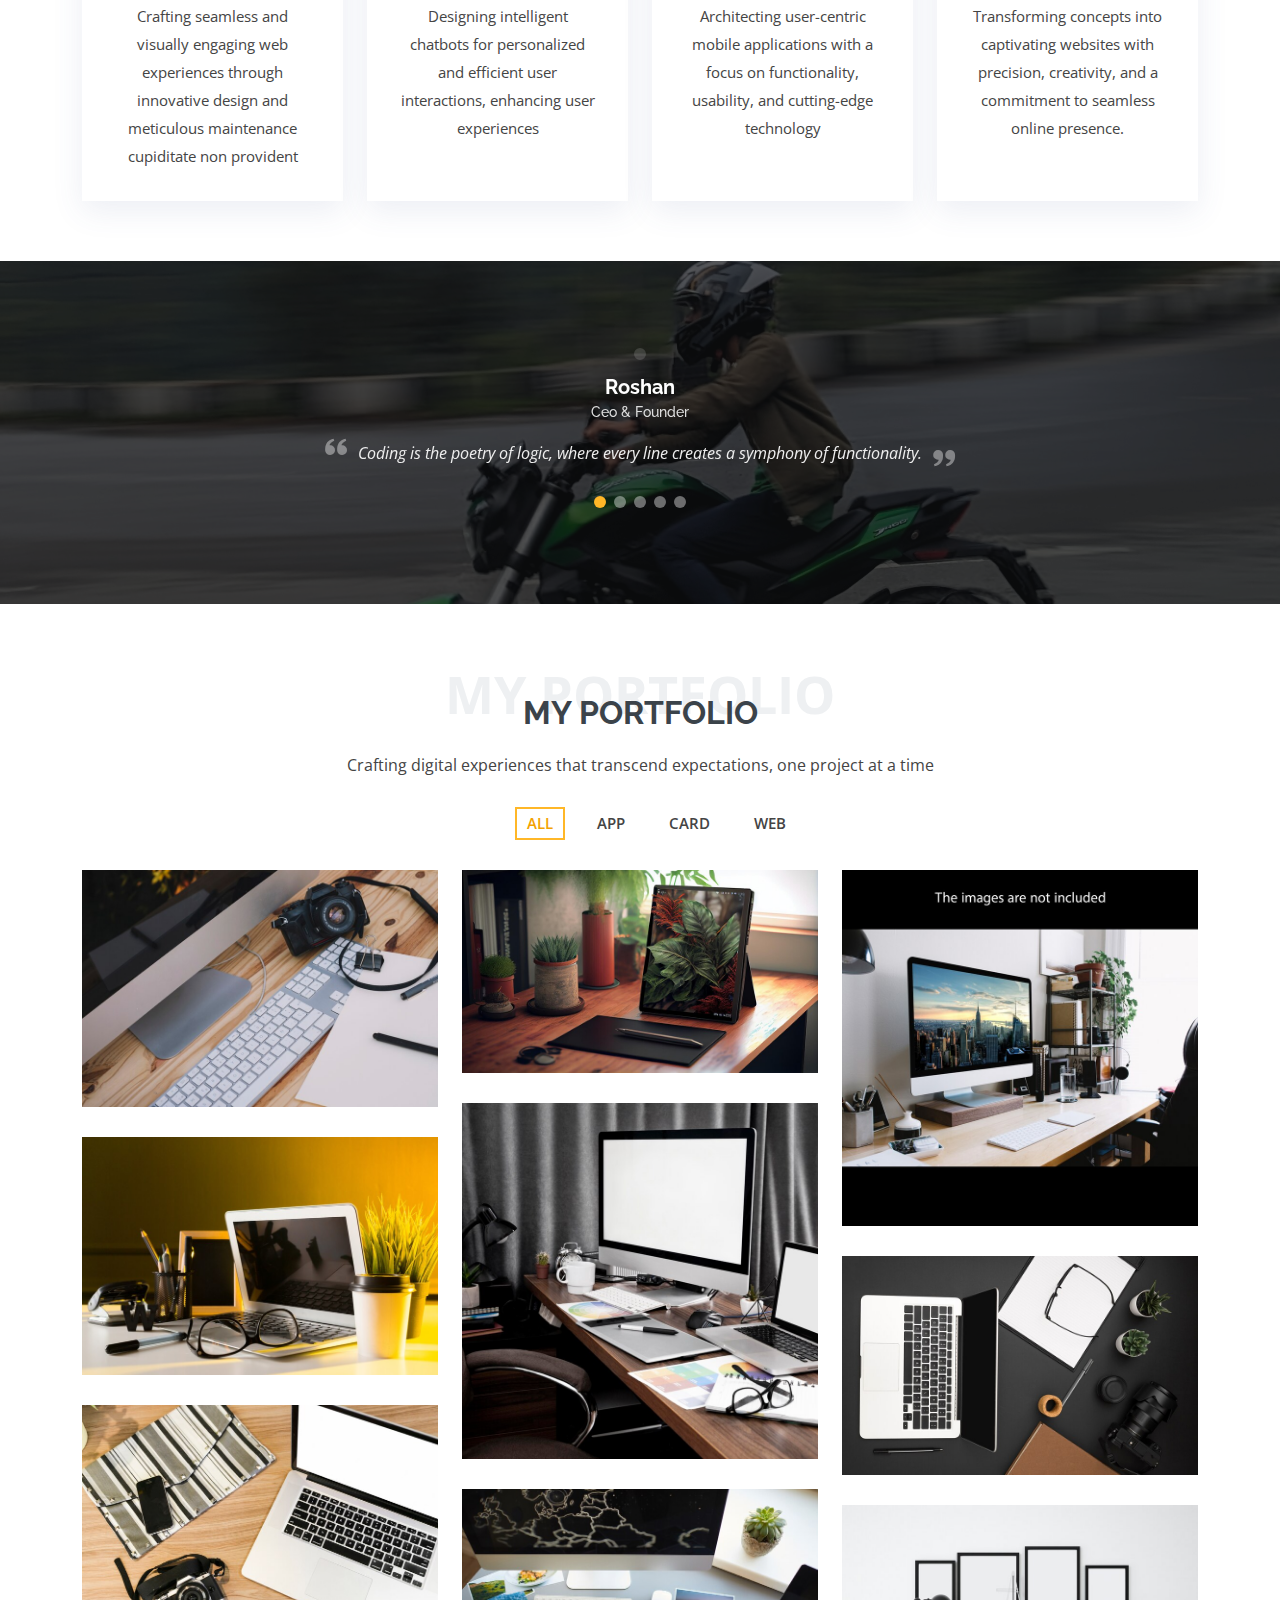
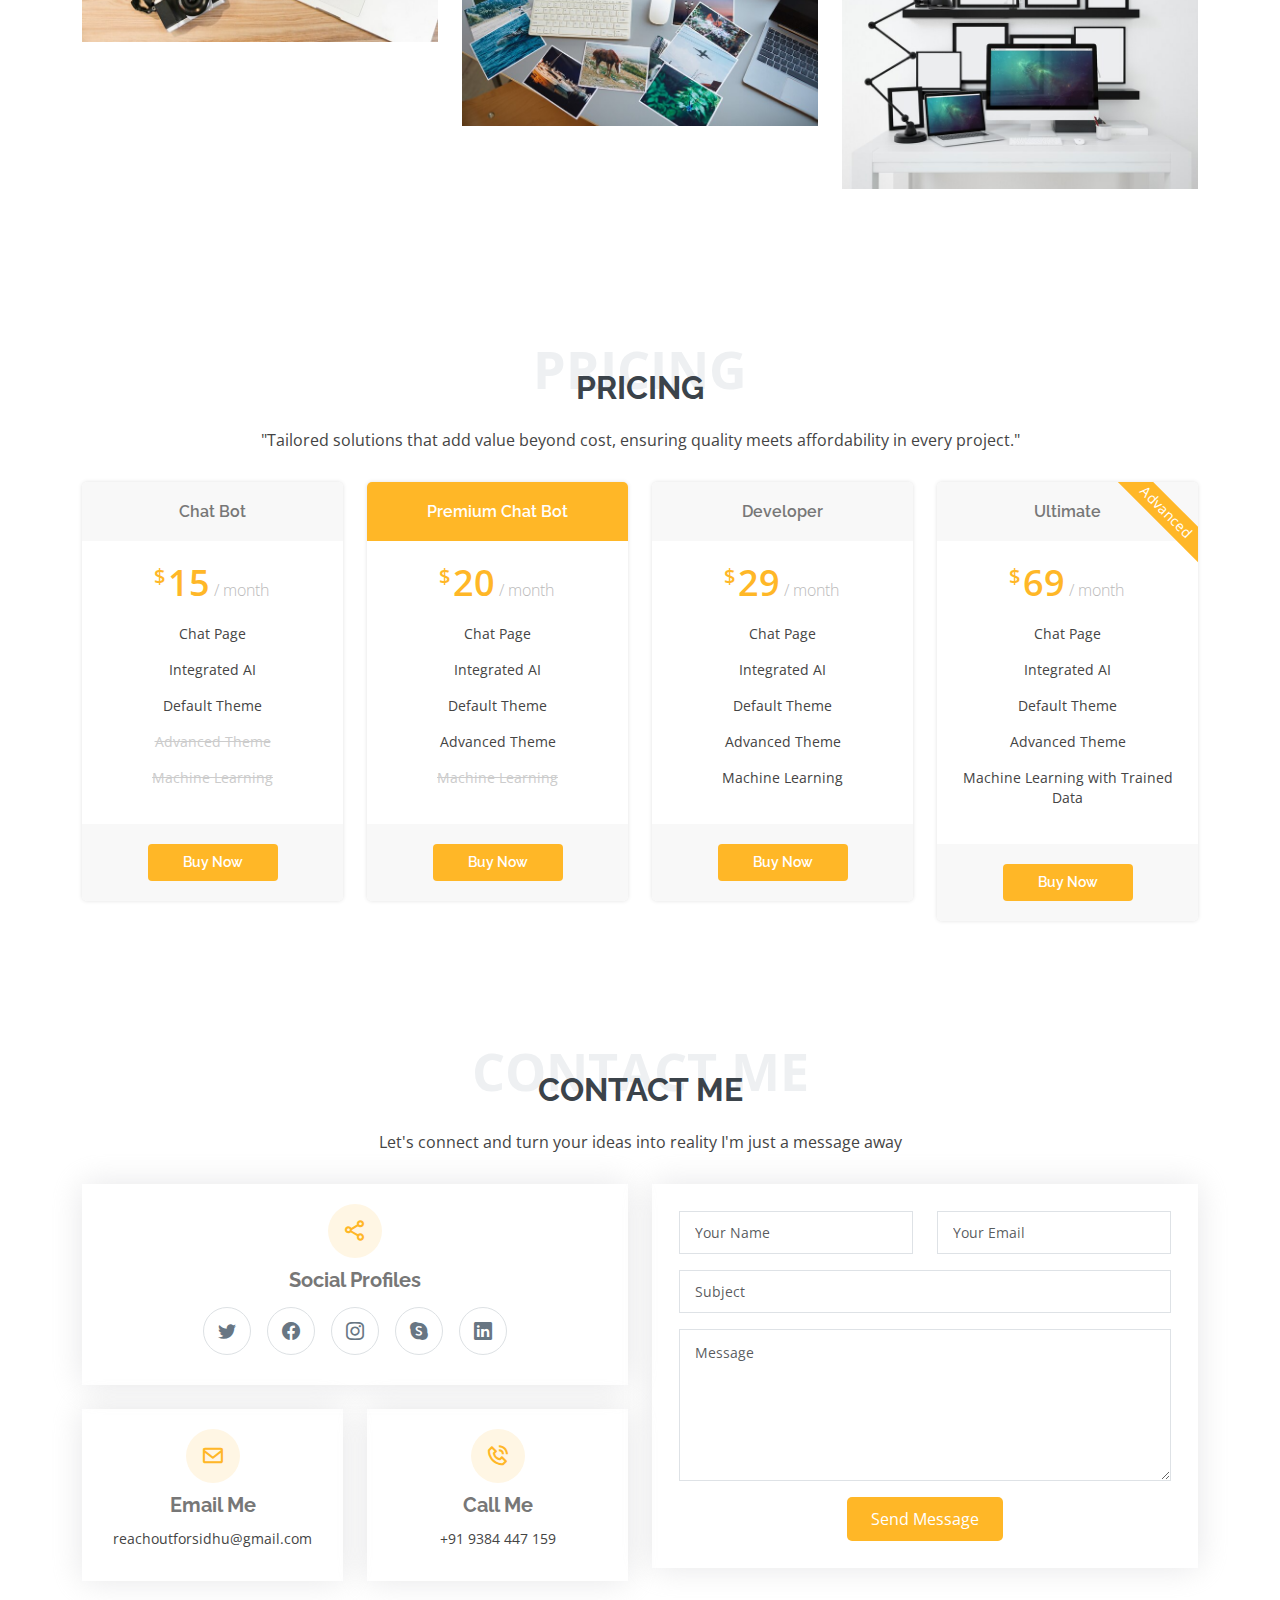
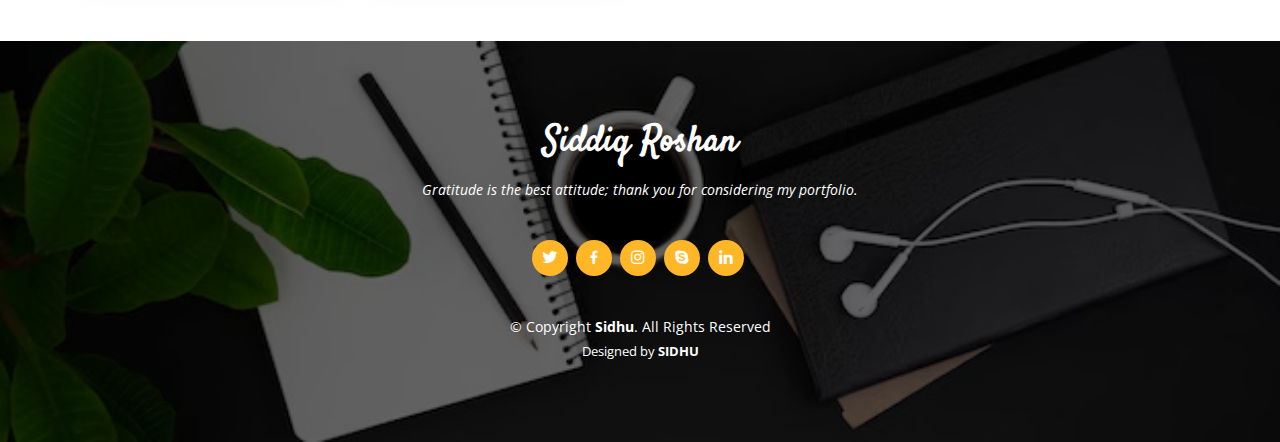
==== commit 77f6881e: "Update index.html" ====
--- a/index.html
+++ b/index.html
@@ -620,7 +620,7 @@
           </div>
 
           <div class="col-lg-6">
-            <form action="forms/contact.php" method="post" role="form" class="php-email-form">
+            <form action="contact.php" method="post" role="form" class="php-email-form">
               <div class="row">
                 <div class="col-md-6 form-group">
                   <input type="text" name="name" class="form-control" id="name" placeholder="Your Name" required>
@@ -667,11 +667,8 @@
         &copy; Copyright <strong><span>Sidhu</span></strong>. All Rights Reserved
       </div>
       <div class="credits">
-        <!-- All the links in the footer should remain intact. -->
-        <!-- You can delete the links only if you purchased the pro version. -->
-        <!-- Licensing information: https://bootstrapmade.com/license/ -->
-        <!-- Purchase the pro version with working PHP/AJAX contact form: https://bootstrapmade.com/laura-free-creative-bootstrap-theme/ -->
-        Designed by <a href="https://bootstrapmade.com/">SIDHU</a>
+       
+        Designed by <b>SIDHU</b>
       </div>
     </div>
   </footer><!-- End Footer -->
@@ -679,16 +676,16 @@
   <a href="#" class="back-to-top d-flex align-items-center justify-content-center"><i class="bi bi-arrow-up-short"></i></a>
 
   <!-- Vendor JS Files -->
-  <script src="assets/vendor/purecounter/purecounter_vanilla.js"></script>
-  <script src="assets/vendor/bootstrap/js/bootstrap.bundle.min.js"></script>
-  <script src="assets/vendor/glightbox/js/glightbox.min.js"></script>
-  <script src="assets/vendor/isotope-layout/isotope.pkgd.min.js"></script>
-  <script src="assets/vendor/swiper/swiper-bundle.min.js"></script>
-  <script src="assets/vendor/waypoints/noframework.waypoints.js"></script>
-  <script src="assets/vendor/php-email-form/validate.js"></script>
+  <script src="vendor/purecounter/purecounter_vanilla.js"></script>
+  <script src="vendor/bootstrap/js/bootstrap.bundle.min.js"></script>
+  <script src="vendor/glightbox/js/glightbox.min.js"></script>
+  <script src="vendor/isotope-layout/isotope.pkgd.min.js"></script>
+  <script src="vendor/swiper/swiper-bundle.min.js"></script>
+  <script src="vendor/waypoints/noframework.waypoints.js"></script>
+  <script src="vendor/php-email-form/validate.js"></script>
 
   <!-- Template Main JS File -->
-  <script src="assets/js/main.js"></script>
+  <script src="main.js"></script>
   <script>
     window.watsonAssistantChatOptions = {
       integrationID: "fae217ba-d199-4b5f-baa7-ac60e9905e55", // The ID of this integration.
